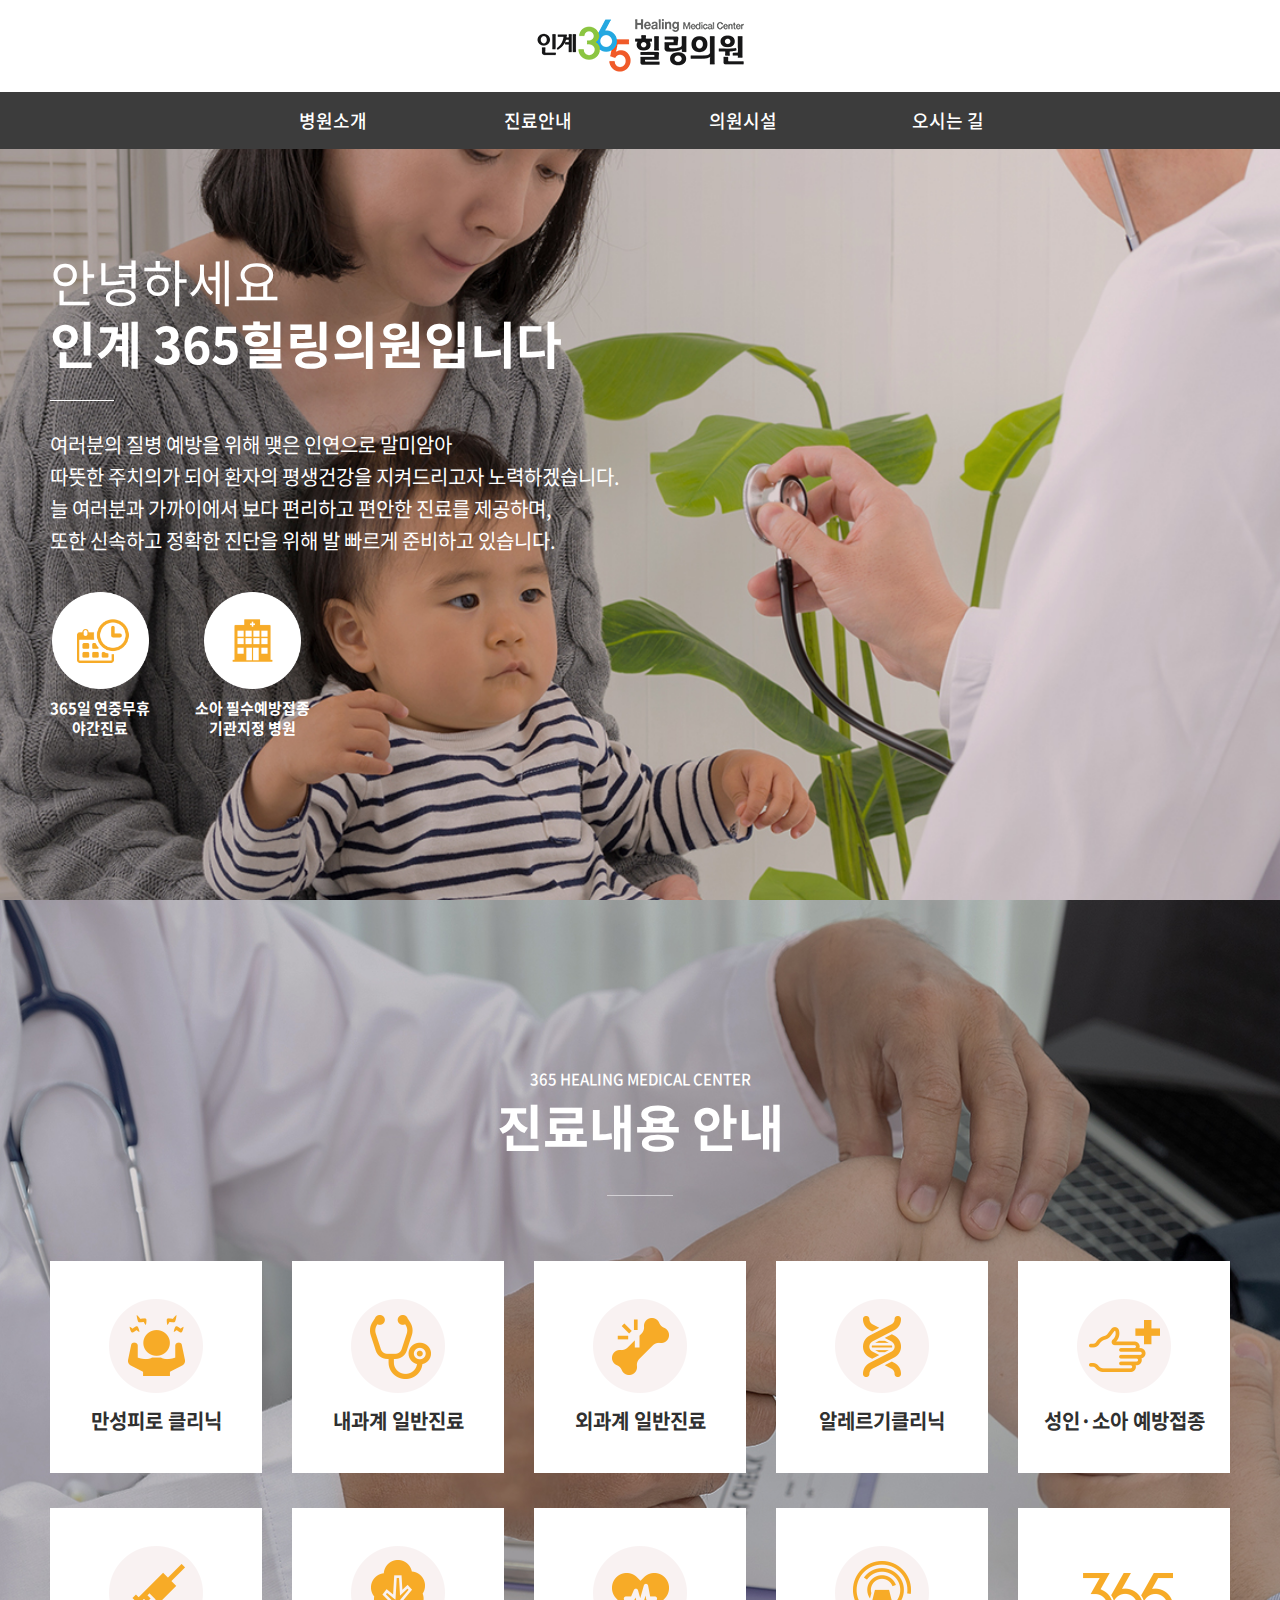
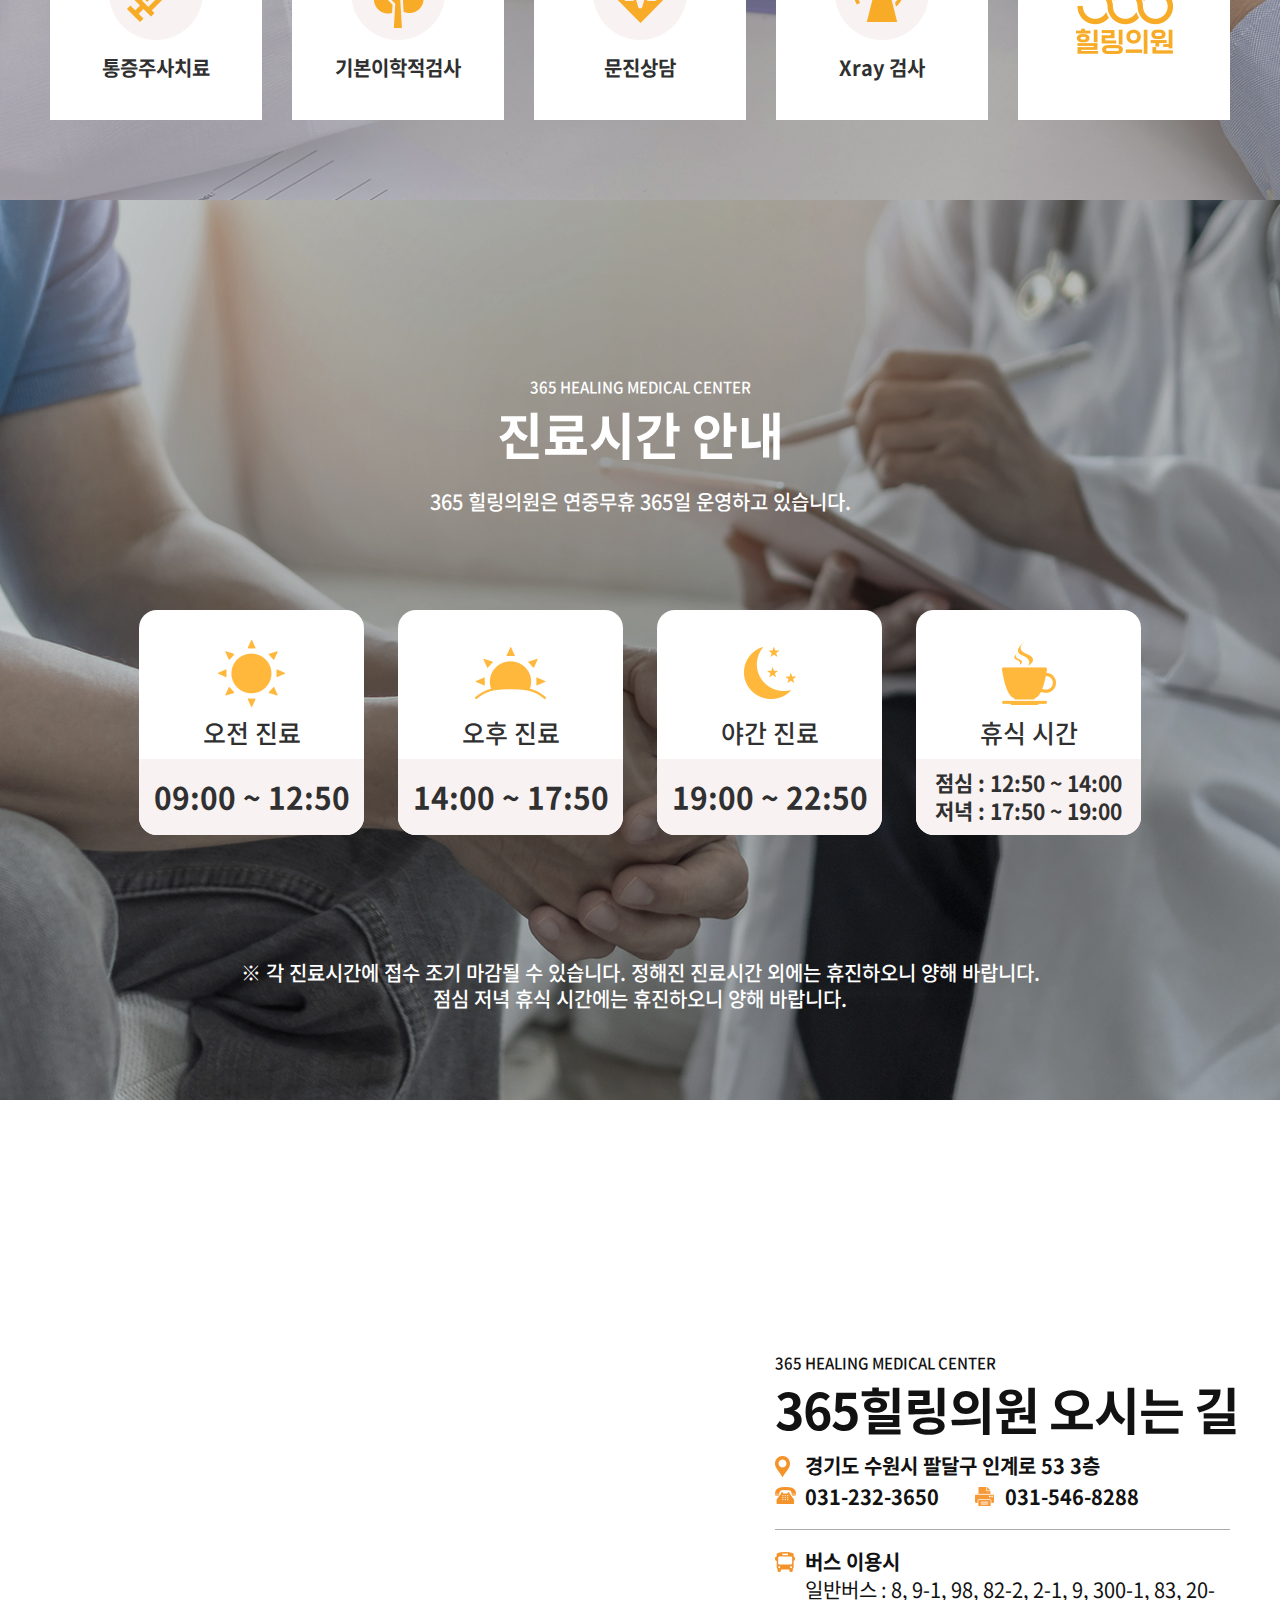
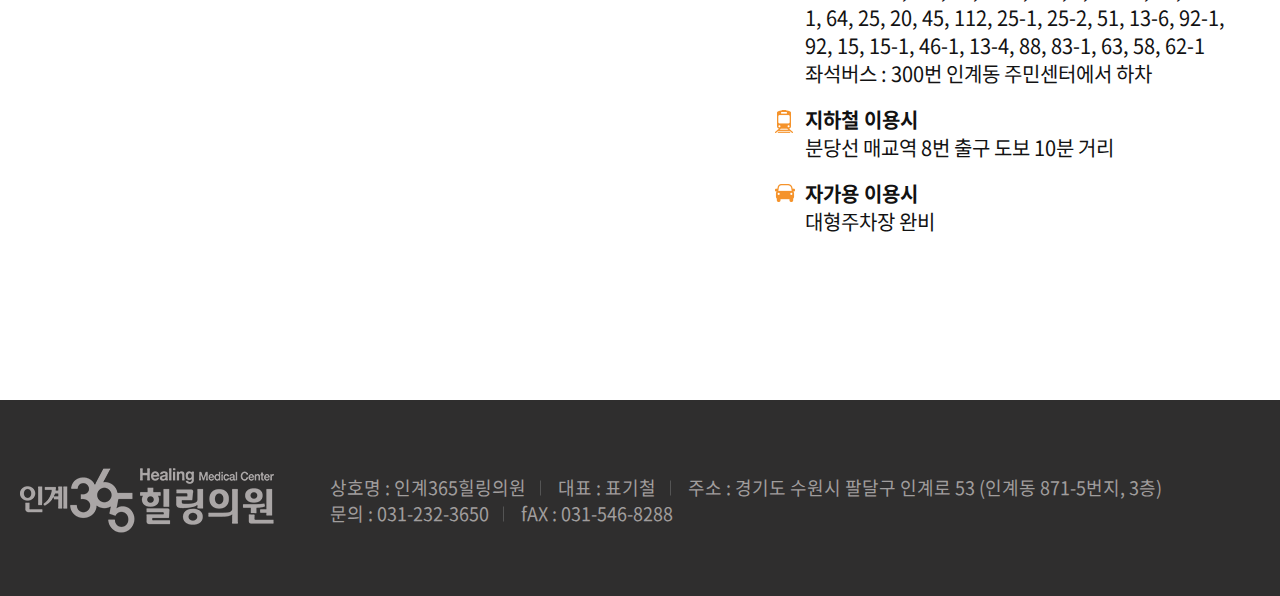
==== index.html @ 2610e610 "깃허브 페이지에 반영됨. Published to Github pages" ====
<!DOCTYPE html>
<html lang="ko">

<head>
  <meta charset="UTF-8">
  <title>인계365 힐링의원 </title>

  <meta http-equiv="x-ua-compatible" content="ie=edge">
  <meta name="description" content="">
  <meta name="keywords" content="">

  <meta name="viewport"
    content="width=device-width,initial-scale=1.0,minimum-scale=1.0,maximum-scale=1.0,user-scalable=no">
  <meta name="format-detection" content="telephone=no">
  <!-- <link rel="alternate" href="http://" hreflang="ko" /> -->

  <meta property="og:title" content="">
  <meta property="og:description" content="">
  <meta property="og:image" content="">
  <meta property="og:url" content="">

  <!-- <link rel="icon" type="image/png" href="/favicon.png"> -->
  <link rel="stylesheet" href="./css/style.css?t=1586484596829">

</head>

<body>

  <!-- skip navigation -->
  <div class="skip-nav">
    <a href="#contents">Go To Contents</a>
  </div>

  <!-- wrap -->
  <div id="wrap">
    <div class="dim"></div>
    <!-- header -->
    <header id="header">
      <div class="container">
        <h1><a href="./index.html">인계365 힐링의원</a></h1>
        <a href="" class="m-menu">
          <span>메뉴 열림</span>
        </a>
      </div>
      <nav id="gnb">
        <div class="container">
          <p class="m-title">인계365 힐링의원</p>
          <ul>
            <li><a href="./intro.html">병원소개</a></li>
            <li><a href="./subject.html">진료안내</a></li>
            <li><a href="./infra.html">의원시설</a></li>
            <li><a href="./location.html">오시는 길</a></li>
          </ul>
        </div>
      </nav>
    </header>
    <!-- //header -->

    <!-- contents -->
    <section id="contents">
<!-- start contents -->
<div id="main">
  <!-- intro -->
  <div class="dodream-section" data-section-name="intro">
    <div class="container">
      <div class="text-box">
        <p class="text01">
          안녕하세요<br>
          <strong>인계 365힐링의원입니다</strong>
        </p>
        <p class="text02">
          여러분의 질병 예방을 위해 맺은 인연으로 말미암아 <br>
          따뜻한 주치의가 되어 환자의 평생건강을 지켜드리고자 노력하겠습니다. <br>
          늘 여러분과 가까이에서 보다 편리하고 편안한 진료를 제공하며,<br>
          또한 신속하고 정확한 진단을 위해 발 빠르게 준비하고 있습니다.
        </p>
        <ul class="icon">
          <li>
            <img src="./images/main_intro_icon01.png" alt="">
            <span>
              365일 연중무휴<br>
              야간진료
            </span>
          </li>
          <li>
            <img src="./images/main_intro_icon02.png" alt="">
            <span>
              소아 필수예방접종<br>
              기관지정 병원
            </span>
          </li>
        </ul>
      </div>
    </div>
  </div>
  <!-- //intro -->

  <!-- subject -->
  <div class="dodream-section" data-section-name="subject">
    <div class="container">
      <div class="text-box">
        <h2 class="main-title-1 type-2">
          <span>365 HEALING MEDICAL CENTER</span>
          진료내용 안내
        </h2>
        <ul class="subject-list">
          <li>
            <img src="./images/main_subject_icon01.png" alt="">
            <span>만성피로 클리닉</span>
          </li>
          <li>
            <img src="./images/main_subject_icon02.png" alt="">
            <span>내과계 일반진료</span>
          </li>
          <li>
            <img src="./images/main_subject_icon03.png" alt="">
            <span>외과계 일반진료</span>
          </li>
          <li>
            <img src="./images/main_subject_icon04.png" alt="">
            <span>알레르기클리닉</span>
          </li>
          <li>
            <img src="./images/main_subject_icon05.png" alt="">
            <span>성인·소아 예방접종</span>
          </li>
          <li>
            <img src="./images/main_subject_icon06.png" alt="">
            <span>통증주사치료</span>
          </li>
          <li>
            <img src="./images/main_subject_icon07.png" alt="">
            <span>기본이학적검사</span>
          </li>
          <li>
            <img src="./images/main_subject_icon08.png" alt="">
            <span>문진상담</span>
          </li>
          <li>
            <img src="./images/main_subject_icon09.png" alt="">
            <span>Xray 검사</span>
          </li>
          <li>
            <img src="./images/main_subject_icon10.png" alt="365 힐링의원">
          </li>
        </ul>
      </div>
    </div>
  </div>
  <!-- //subject -->

  <!-- infra -->
  <div class="dodream-section" data-section-name="infra">
    <div class="container">
      <div class="text-box">
        <h2 class="main-title-1">
          <span>365 HEALING MEDICAL CENTER</span>
          진료시간 안내
        </h2>
        <p class="main-text-1">365 힐링의원은 연중무휴 365일 운영하고 있습니다. </p>
        <ul class="infra-list">
          <li>
            <p class="icon"><img src="./images/main_infra_icon01.png" alt=""></p>
            <p class="text">오전 진료</p>
            <p class="time">09:00 ~ 12:50</p>
          </li>
          <li>
            <p class="icon"><img src="./images/main_infra_icon02.png" alt=""></p>
            <p class="text">오후 진료</p>
            <p class="time">14:00 ~ 17:50</p>
          </li>
          <li>
            <p class="icon"><img src="./images/main_infra_icon03.png" alt=""></p>
            <p class="text">야간 진료</p>
            <p class="time">19:00 ~ 22:50</p>
          </li>
          <li>
            <p class="icon"><img src="./images/main_infra_icon04.png" alt=""></p>
            <p class="text">휴식 시간</p>
            <p class="time rest">
              <span>점심 : 12:50 ~ 14:00</span>
              <span>저녁 : 17:50 ~ 19:00</span>
            </p>
          </li>
        </ul>
        <p class="main-text-1 only-pc">
          ※ 각 진료시간에 접수 조기 마감될 수 있습니다.  정해진 진료시간 외에는 휴진하오니 양해 바랍니다. <br>
          점심 저녁 휴식 시간에는 휴진하오니 양해 바랍니다.
        </p>
        <p class="main-text-1 only-m">
          ※ 각 진료시간에 접수 조기 마감될 수 있습니다.<br>
          ※ 정해진 진료시간 외에는 휴진하오니 양해 바랍니다.<br>
          ※ 점심 저녁 휴식 시간에는 휴진하오니 양해 바랍니다.
        </p>
      </div>
    </div>
  </div>
  <!-- //infra -->

  <!-- location -->
  <div class="dodream-section" data-section-name="location">
    <div class="container">
      <div class="text-box">
        <div class="main-loca">
          <div class="map" id="map"></div>
          <div class="info">
            <h2 class="main-title-1">
              <span>365 HEALING MEDICAL CENTER</span>
              365힐링의원 <br class="only-m">오시는 길
            </h2>
            <ul class="loca-list-1">
              <li>
                <span class="icon"><img src="./images/location_icon01.png" alt=""></span>
                <p class="text01">경기도 수원시 팔달구 인계로 53 3층</p>
              </li>
              <li>
                <span class="icon"><img src="./images/location_icon02.png" alt=""></span>
                <p class="text01">031-232-3650</p>
              </li>
              <li>
                <span class="icon"><img src="./images/location_icon03.png" alt=""></span>
                <p class="text01">031-546-8288</p>
              </li>
            </ul>
            <ul class="loca-list-1 type-2">
              <li>
                <span class="icon"><img src="./images/main_location_icon01.png" alt=""></span>
                <p class="text01">버스 이용시</p>
                일반버스 : 8, 9-1, 98, 82-2, 2-1, 9, 300-1, 83, 20-1, 64, 25, 20, 45, 112, 25-1, 25-2, 51, 13-6, 92-1, 92, 15, 15-1, 46-1, 13-4, 88, 83-1, 63, 58, 62-1<br>
                좌석버스 : 300번 인계동 주민센터에서 하차
              </li>
              <li>
                <span class="icon"><img src="./images/main_location_icon02.png" alt=""></span>
                <p class="text01">지하철 이용시</p>
                분당선 매교역 8번 출구 도보 10분 거리
              </li>
              <li>
                <span class="icon"><img src="./images/main_location_icon03.png" alt=""></span>
                <p class="text01">자가용 이용시</p>
                대형주차장 완비
              </li>
            </ul>
          </div>
        </div>
      </div>
    </div>
  </div>
  <!-- //location -->

  <!-- footer -->
  <footer class="dodream-section" data-section-name="footer">

  </footer>
  <!-- //footer -->
</div>

<script src="//dapi.kakao.com/v2/maps/sdk.js?appkey=b21d0936cebb424b025634ef5e5be781"></script>
<script>
  window.addEventListener('load', function(){
    $(function() {
      // var scrollfyState = false;
      $('.top').addClass('main-quick');
      $('[data-section-name=footer]').html($('#footer').html());
      $.scrollify({
        section : ".dodream-section",
        touchScroll:true,
        interstitialSection : "[data-section-name=footer]",
        easing: "easeOutExpo",
        scrollSpeed: 1100,
        offset : 0,
        scrollbars: true,
        standardScrollElements: "",
        setHeights: true,
        overflowScroll: true,
        updateHash: true,
        touchScroll:true,
        before:function() {},
        afterResize:function() {},
        afterRender:function() {},
        // after: function(index){
        //   console.log(index);
        //   if(index == 2) {
        //     console.log('testIndex : '+ index);
        //     $.scrollify.disable();
        //   }
        // }
      });
      
      // arrow button
      $('.arrow').on('click', function(){
        $.scrollify.move("#subject");
        return false
      })
    });

    var latlng = new kakao.maps.LatLng(37.2694713, 127.0237446);

    // 지도에 마커생성
    var mapContainer = document.getElementById('map'), // 지도를 표시할 div 
        mapOption = { 
          center: latlng, // 지도의 중심좌표
          level: 3 // 지도의 확대 레벨
        };

    var map = new kakao.maps.Map(mapContainer, mapOption); // 지도를 생성합니다

    // 마커가 표시될 위치입니다 
    var markerPosition  = latlng; 

    // 마커를 생성합니다
    var marker = new kakao.maps.Marker({
      position: markerPosition
    });

    // 마커가 지도 위에 표시되도록 설정합니다
    marker.setMap(map);
  });
</script>

<!-- end contents -->
    </section>
    <!-- //contents -->

    <!-- quick -->
    <aside id="quick">
      <ul>
        <li><a href="" target="_blank" class="kakaotalk">카카오톡 상담</a></li>
        <li><a href="tel:031-232-3650" class="tel">031-232-3650에 전화하기</a></li>
        <li><a href="./location.html" class="location">오시는길</a></li>
        <li><a href="#wrap" class="top">맨위로 가기</a></li>
      </ul>
    </aside>
    <!-- //quick -->

    <!-- mobile top -->
    <a href="#wrap" class="top only-m m-quick">맨위로 가기</a>
    <!-- //mobile top -->

    <!-- footer -->
    <footer id="footer" class="hidden">
      <div class="container">
        <h2 class="invisible">푸터 영역</h2>
        <span class="foot-logo">인계365 힐링의원</span>
        <div>
          <span>상호명 : 인계365힐링의원</span>
          <span>대표 : 표기철</span>
          <address>주소 : 경기도 수원시 팔달구 인계로 53 (인계동 871-5번지, 3층)</address>
        </div>
        <div>
          <span>문의 : 031-232-3650</span>
          <span>fAX : 031-546-8288</span>
        </div>
      </div>
    </footer>
    <!-- //footer -->

  </div>
  <!-- //wrap -->

  <!-- jquery cdn -->
  <script src="./js/ui_js.js?t=1586484596829"></script>
</body>

</html>
---- css/style.css ----
@font-face{font-family:Noto Sans;font-style:normal;font-weight:300;src:local("Noto Sans Light"),local("NotoSans-Light"),url(../fonts/NotoSans-Light.eot);src:url(../fonts/NotoSans-Light.eot?#iefix) format("embedded-opentype"),url(../fonts/NotoSans-Light.woff2) format("woff2"),url(../fonts/NotoSans-Light.woff) format("woff")}@font-face{font-family:Noto Sans;font-style:normal;font-weight:400;src:local("Noto Sans Regular"),local("NotoSans-Regular"),url(../fonts/NotoSans-Regular.eot);src:url(../fonts/NotoSans-Regular.eot?#iefix) format("embedded-opentype"),url(../fonts/NotoSans-Regular.woff2) format("woff2"),url(../fonts/NotoSans-Regular.woff) format("woff")}@font-face{font-family:Noto Sans;font-style:normal;font-weight:500;src:local("Noto Sans Medium"),local("NotoSans-Medium"),url(../fonts/NotoSans-Medium.eot);src:url(../fonts/NotoSans-Medium.eot?#iefix) format("embedded-opentype"),url(../fonts/NotoSans-Medium.woff2) format("woff2"),url(../fonts/NotoSans-Medium.woff) format("woff")}@font-face{font-family:Noto Sans;font-style:normal;font-weight:700;src:local("Noto Sans KR Bold"),local("NotoSansKR-Bold"),url(../fonts/NotoSansKR-Bold.eot);src:url(../fonts/NotoSans-Bold.eot?#iefix) format("embedded-opentype"),url(../fonts/NotoSans-Bold.woff2) format("woff2"),url(../fonts/NotoSans-Bold.woff) format("woff")}*,:after,:before{box-sizing:border-box}article,aside,footer,header,main,nav,section{display:block}a,abbr,address,blockquote,body,cite,code,dd,del,dfn,div,dl,dt,em,fieldset,font,form,h1,h2,h3,h4,h5,h6,html,iframe,img,ins,label,legend,li,object,ol,p,pre,q,s,samp,span,strike,strong,sub,sup,ul{margin:0;padding:0;font-weight:400;line-height:1.3em;border:0}body{margin:0;padding:0;font-family:Noto Sans,-apple-system,BlinkMacSystemFont,Segoe UI,Roboto,Oxygen,Ubuntu,Cantarell,Fira Sans,Droid Sans,Helvetica Neue,sans-serif;font-size:100%;font-weight:300;line-height:1.2;color:#000;background-color:#fff;word-break:keep-all}h1,h2,h3,h4,h5,h6{font-family:inherit;line-height:1.1;font-weight:400}li,ol,ul{list-style:none}pre{white-space:pre;padding:.2em .4em;margin:1em 0 1.5em 3em;overflow-x:auto}code,pre{background-color:#eee;border-radius:.2em}code{font-size:1em}em,strong{font-style:normal;font-weight:400}img{border:0}audio,img,video{vertical-align:top}iframe{border:0}table{border-collapse:collapse}:not(pre)>code{padding:.1em .3em}a:link,a:visited{text-decoration:none;color:#333}a:active,a:hover{text-decoration-skip-ink:auto}.invisible,caption,legend{position:absolute;left:-99999px;font-size:0;line-height:0;text-indent:-99999px;visibility:hidden}.hidden{display:none}.skip-nav{position:absolute;z-index:9999;width:100%}.skip-nav a{display:block;overflow:hidden;width:inherit;height:0;margin:-1px auto 0;white-space:nowrap;text-align:center;text-indent:-9999px}.skip-nav a:active,.skip-nav a:focus{height:34px;padding:1px;border-bottom:2px solid #ebe8e7;background:#666;color:#fff;font-weight:700;font-size:14px;text-indent:0;line-height:33px}#wrap{position:relative}#contents{padding:148px 0 200px}#contents .sub-visual{display:flex;justify-content:center;align-items:center;height:351px;background-repeat:no-repeat;background-position:50%;background-size:cover}#contents .sub-visual.intro{background-image:url(../images/sub_visual_intro.jpg)}#contents .sub-visual.subject{background-image:url(../images/sub_visual_subject.jpg)}#contents .sub-visual.infra{background-image:url(../images/sub_visual_infra.jpg)}#contents .sub-visual.location{background-image:url(../images/sub_visual_location.jpg)}#contents .sub-visual h2{color:#fff;font-size:3.125rem;font-weight:700;text-align:center}#contents .sub-visual h2 span{display:block;margin-top:15px;font-size:1.25rem;font-weight:100;text-transform:uppercase}@media only screen and (max-width:767px){#contents{padding:52px 0 60px}#contents .sub-visual{height:160px}#contents .sub-visual.intro{background-image:url(../images/sub_visual_m_intro.jpg)}#contents .sub-visual.subject{background-image:url([data-uri])}#contents .sub-visual.infra{background-image:url([data-uri])}#contents .sub-visual.location{background-image:url([data-uri])}#contents .sub-visual h2{font-size:1.875rem;letter-spacing:0}#contents .sub-visual h2 span{margin-bottom:8px;font-size:.375rem;font-weight:300;letter-spacing:0}}.container{position:relative;width:1240px;margin:0 auto}@media only screen and (max-width:767px){.container{width:100%}}#quick{position:fixed;top:50%;right:50%;margin:-175px -870px 0 0}#quick ul{font-size:0;line-height:0;text-indent:-9999em}#quick ul li{margin-top:10px}#quick ul li:first-child{margin-top:0}#quick ul li a{display:block;width:90px;height:90px;background-repeat:no-repeat;background-position:50%;background-size:cover}#quick ul li a.kakaotalk{background-image:url([data-uri])}#quick ul li a.tel{background-image:url([data-uri])}#quick ul li a.location{background-image:url([data-uri])}#quick ul li a.top{background-image:url([data-uri]);height:50px}@media only screen and (max-width:767px){#quick{top:auto;bottom:0;right:auto;left:-249px;width:249px;transition:all .3s ease-in-out;height:76px;margin:0;z-index:12}#wrap.active #quick{left:0}#quick ul{display:flex;width:100%}#quick ul li{flex:1;margin-top:0}#quick ul li:first-child{margin-top:0}#quick ul li:nth-child(4){display:none}#quick ul li a{display:block;width:100%;height:76px}}.m-quick{width:48px;height:48px;margin:0 13px 15px auto;background:url([data-uri]) no-repeat 50%;background-size:contain;font-size:0;line-height:0;text-indent:-9999em}.m-quick.main-quick{position:absolute;bottom:149px;right:0}.dim{display:none;position:fixed;top:0;left:0;right:0;bottom:0;background-color:rgba(0,0,0,.7);z-index:10}#wrap.active .dim{display:block}@media only screen and (max-width:767px){.only-pc{display:none!important}}.only-m{display:none!important}@media only screen and (max-width:767px){.only-m{display:block!important}}header{position:fixed;top:0;left:0;right:0;height:148px;background-color:#fff;z-index:10;font-size:0;line-height:0;text-indent:-9999em}header,header h1{transition:all .3s ease-in-out}header h1{height:92px;padding:19px 0 0;text-align:center}header h1 a{display:inline-block;width:207px;height:53px;background:url([data-uri]) no-repeat 50%;background-size:contain;vertical-align:top;font-size:0;line-height:0;text-indent:-9999em;transition:all .3s ease-in-out}header .m-close,header .m-menu,header .m-title{display:none}header #gnb{position:relative;background-color:#3c3c3c;text-indent:0}header #gnb .container{padding:0 210px}header #gnb ul{display:flex;width:100%;padding:0}header #gnb ul li{width:25%}header #gnb ul li a{display:block;padding:0 19px;line-height:57px;color:#fff;font-size:1.125rem;font-weight:500;text-align:center;transition:all .3s ease-in-out}header #gnb ul li.active a{color:#ff9000;font-weight:700}header.h-active{height:90px}header.h-active h1{height:50px;padding-top:8px}header.h-active h1 a{height:36px}header.h-active #gnb ul li a{font-size:.875rem;line-height:40px}@media only screen and (max-width:767px){header,header h1{height:52px}header h1{position:static;padding-top:10px;text-align:center}header h1 a{display:inline-block;width:124px;height:32px;vertical-align:top}header .m-menu{display:flex;justify-content:center;align-items:center;position:absolute;top:0;left:0;width:46px;height:52px;font-size:0;line-height:0;text-indent:-9999em}header .m-menu>span{position:relative;display:block;width:20px;height:2px;background-color:#666}header .m-menu>span:after,header .m-menu>span:before{content:"";display:block;width:20px;height:2px;background-color:#666}header .m-menu>span:before{margin-top:-6px}header .m-menu>span:after{margin-top:11px}header #gnb{position:fixed;top:0;height:100%;background-color:#fff;z-index:12;left:-249px;width:249px;transition:all .3s ease-in-out}#wrap.active header #gnb{left:0}header #gnb .container{width:auto;padding:0}header #gnb .m-title{display:block;height:83px;border-bottom:1px solid #ddd;background:url([data-uri]) no-repeat 50%;background-size:auto 33px;font-size:0;line-height:0;text-indent:-9999em}header #gnb ul{display:block;padding:0;border-right:1px solid #ddd}header #gnb ul li{width:100%;border-bottom:1px solid #ddd}header #gnb ul li a{color:#222;padding:0 0 0 24px;line-height:65px;font-size:.75rem;text-align:left}header #gnb .m-close{display:flex;justify-content:center;align-items:center;position:absolute;top:0;right:0;width:46px;height:52px;font-size:0;line-height:0;text-indent:-9999em}header #gnb .m-close span{width:20px;height:2px;background-color:#666;transform:rotate(-45deg)}header #gnb .m-close span:after{content:"";display:block;width:20px;height:2px;background-color:#666;transform:rotate(-90deg)}header.h-active{height:52px}header.h-active h1{height:52px;padding-top:10px}header.h-active h1 a{height:32px}header.h-active #gnb ul li a{font-size:.75rem;line-height:65px}}footer{height:196px;background-color:#2f2e2e}footer>.container{padding:75px 0 0 310px}footer>.container .foot-logo{position:absolute;top:68px;left:0;display:block;width:254px;height:65px;background:url([data-uri]) no-repeat 50%;background-size:contain;font-size:0;line-height:0;text-indent:-9999em}footer>.container>div,footer>.container>div address{color:#a09d9d;font-size:1.125rem;line-height:1.45}footer>.container>div address{display:inline;font-style:normal}footer>.container>div span+address,footer>.container>div span+span{position:relative;margin-left:10px;padding-left:18px}footer>.container>div span+address:before,footer>.container>div span+span:before{content:"";display:block;position:absolute;top:50%;left:0;width:1px;height:15px;background-color:#545454;transform:translateY(-50%)}footer>.container>div.copy{font-weight:300}@media only screen and (max-width:767px){footer{height:148px}footer>.container{padding:35px 0 0 28px}footer>.container .foot-logo{position:static;width:124px;height:32px;margin-bottom:12px;background-size:contain}footer>.container>div{font-size:.562rem}footer>.container>div span+span{margin-left:5px;padding-left:9px}footer>.container>div span+span:before{height:7px}footer>.container>div span+address{display:block;margin-left:0;padding-left:0;font-size:.562rem}footer>.container>div span+address:before{display:none}}.layer-gallery{position:fixed;top:50%;left:50%;width:840px;background-color:#fff;transform:translate(-50%,-50%);z-index:16}.layer-gallery .image{padding:20px 25px}.layer-gallery .image img{width:100%;vertical-align:top}.layer-gallery .close{position:absolute;top:-55px;right:0;width:55px;height:55px;background:url([data-uri]) no-repeat 50%}.data-tb-1{margin-top:45px}.data-tb-1 table{width:100%}.data-tb-1 table td,.data-tb-1 table th{padding:22px 0 20px;color:#000;font-size:1.25rem;font-weight:500;line-height:1.3;border-left:1px solid #cad0d2;border-bottom:1px solid #cad0d2;text-align:center}.data-tb-1 table td:first-child,.data-tb-1 table th:first-child{border-left:none}.data-tb-1 table thead th{color:#fff;font-weight:700;border-left-color:#fff;border-bottom:3px solid #636363;background-color:#ff9000}.data-tb-1 table thead th span{font-weight:700}.data-tb-1 table tbody th{font-weight:700;background-color:#fff2e2}@media only screen and (max-width:767px){.data-tb-1{margin-top:30px;padding:0 13px}.data-tb-1 table td,.data-tb-1 table th{padding:13px 0 12px;font-size:.625rem}}.title-type-1{position:relative;margin-top:120px;padding-top:25px;color:#000;font-size:2.5rem;font-weight:700;line-height:1.3;text-align:center}.title-type-1:before{content:"";display:block;position:absolute;top:0;left:50%;width:58px;height:6px;background-color:#ff9000;transform:translateX(-50%)}.title-type-1.another{font-weight:100}.title-type-1.another strong{color:#ff9000;font-weight:700}@media only screen and (max-width:767px){.title-type-1{margin-top:45px;padding-top:13px;font-size:1.562rem}.title-type-1:before{width:43px;height:3px}.title-type-1.another{font-weight:700}}.attention-1{margin-top:60px;color:#000;font-size:1.25rem;font-weight:500;line-height:1.6;text-align:center}@media only screen and (max-width:767px){.attention-1{margin-top:25px;font-size:.562rem}}.slick-slider{box-sizing:border-box;-webkit-touch-callout:none;-webkit-user-select:none;user-select:none;touch-action:pan-y;-webkit-tap-highlight-color:transparent}.slick-list,.slick-slider{position:relative;display:block}.slick-list{overflow:hidden;margin:0;padding:0}.slick-list:focus{outline:none}.slick-list.dragging{cursor:pointer;cursor:hand}.slick-slider .slick-list,.slick-slider .slick-track{transform:translateZ(0)}.slick-track{position:relative;left:0;top:0;display:block;margin-left:auto;margin-right:auto}.slick-track:after,.slick-track:before{content:"";display:table}.slick-track:after{clear:both}.slick-loading .slick-track{visibility:hidden}.slick-slide{float:left;height:100%;min-height:1px;display:none}[dir=rtl] .slick-slide{float:right}.slick-slide img{display:block}.slick-slide.slick-loading img{display:none}.slick-slide.dragging img{pointer-events:none}.slick-initialized .slick-slide{display:block}.slick-loading .slick-slide{visibility:hidden}.slick-vertical .slick-slide{display:block;height:auto;border:1px solid transparent}.slick-arrow.slick-hidden{display:none}#intro .intro-text01{display:flex;width:100%;margin-top:120px;padding-bottom:50px}#intro .intro-text01 .image{width:50%;text-align:center}#intro .intro-text01 .text-box{flex:1;padding:0 43px 0 50px}#intro .intro-text01 .text-box .text01{font-size:2rem;font-weight:100}#intro .intro-text01 .text-box .text01 strong{color:#ff9000;font-weight:700}#intro .intro-text01 .text-box .text02,#intro .intro-text01 .text-box .text03{margin-top:18px;font-size:1.25rem;line-height:1.5}#intro .intro-text01 .text-box .text03{font-weight:500}@media only screen and (max-width:767px){#intro .intro-text01{flex-flow:column;margin-top:45px;padding-bottom:15px}#intro .intro-text01 .image{width:100%}#intro .intro-text01 .image img{width:135px}#intro .intro-text01 .text-box{flex:1;padding:15px 25px 0;text-align:center}#intro .intro-text01 .text-box .text01{font-size:1.25rem}#intro .intro-text01 .text-box .text02,#intro .intro-text01 .text-box .text03{margin-top:8px;font-size:.625rem}}#subject .subject-list{display:flex;flex-wrap:wrap;justify-content:space-between;padding:0 30px}#subject .subject-list>li{width:340px;margin-top:120px}#subject .subject-list>li .text-area{padding:0 0 0 20px;letter-spacing:-1px}#subject .subject-list>li .text-area .title{display:inline-block;margin:35px 0 20px;padding:9px 30px 7px;font-size:1.5rem;font-weight:700;line-height:1.2;border:1px solid #d7d7d7;background-color:#f3f3f3;border-radius:23px}#subject .subject-list>li .text-area>ul>li{margin-top:15px;font-size:1.25rem;line-height:1.4}#subject .subject-list>li .text-area>ul>li .tit{font-size:1.25rem;font-weight:700;line-height:1.4}#subject .subject-list>li .text-area>ul>li .tit span{font-weight:400}@media only screen and (max-width:767px){#subject .subject-list{padding:0 28px}#subject .subject-list>li{width:50%;margin-top:35px;text-align:center}#subject .subject-list>li .image img{width:109px}#subject .subject-list>li .text-area{padding:0 6px}#subject .subject-list>li .text-area .title{margin:13px 0 0;padding:3px 10px 2px;font-size:.625rem}#subject .subject-list>li .text-area>ul>li{margin-top:10px;font-size:.562rem}#subject .subject-list>li .text-area>ul>li .tit{font-size:.562rem}}#infra .infra-list{display:flex;flex-wrap:wrap;justify-content:space-between;padding:50px 20px 0}#infra .infra-list li{width:32%;margin-top:24px;font-size:0;line-height:0;text-indent:-9999em}#infra .infra-list li a{display:block}#infra .infra-list li a img{width:100%}@media only screen and (max-width:767px){#infra .infra-m-box{padding:35px 24px 0}#infra .infra-m-box .image-active{padding:0 2px;font-size:0;line-height:0;text-indent:-9999em}#infra .infra-m-box .image-active img{width:100%}#infra .infra-m-box .infra-m-list{margin-top:5px}#infra .infra-m-box .infra-m-list li p{display:block;margin:0 2px}#infra .infra-m-box .infra-m-list li p img{width:100%}#infra .infra-m-box .infra-m-list .slick-current li p{position:relative}#infra .infra-m-box .infra-m-list .slick-current li p:after,#infra .infra-m-box .infra-m-list .slick-current li p:before{content:"";position:absolute;width:3px;top:0;bottom:0;background-color:#ff9000}#infra .infra-m-box .infra-m-list .slick-current li p:before{left:0}#infra .infra-m-box .infra-m-list .slick-current li p:after{right:0}#infra .infra-m-box .infra-m-list .slick-current li p span:after,#infra .infra-m-box .infra-m-list .slick-current li p span:before{content:"";position:absolute;height:3px;left:0;right:0;background-color:#ff9000}#infra .infra-m-box .infra-m-list .slick-current li p span:before{top:0}#infra .infra-m-box .infra-m-list .slick-current li p span:after{bottom:0}#infra .infra-m-box .infra-m-list .slick-dots{display:flex!important;height:5px;margin:5px 2px 0;background-color:#d9d9d9;border-radius:10px}#infra .infra-m-box .infra-m-list .slick-dots li{flex:1;padding:0;font-size:0;line-height:0;text-indent:-9999em}#infra .infra-m-box .infra-m-list .slick-dots li button{padding:0;background-color:none;border:none;font-size:0;line-height:0;text-indent:-9999em}#infra .infra-m-box .infra-m-list .slick-dots li.slick-active{background-color:#ff9000;border-radius:10px}}#location .location-info{margin-top:75px;padding:0 30px}#location .location-info .map{width:100%;height:680px}#location .location-info .info{display:flex;flex-wrap:wrap;justify-content:space-between;width:100%;margin-top:62px}#location .location-info .info ul{width:545px;border-top:4px solid #ff9000}#location .location-info .info ul:first-child{order:1}#location .location-info .info ul li{position:relative;padding:20px 0 18px 30px;color:#121212;font-size:1.25rem;font-weight:500;line-height:1.4;border-bottom:1px solid #ccc}#location .location-info .info ul li .icon{position:absolute;top:24px;left:0}#location .location-info .info ul li .icon img{vertical-align:top}#location .location-info .info ul li .tit{font-weight:700;line-height:1.4}@media only screen and (max-width:767px){#location .location-info{margin-top:30px;padding:0 28px}#location .location-info .map{width:100%;height:186px}#location .location-info .info{flex-flow:column;margin-top:22px}#location .location-info .info ul{width:100%;margin-top:22px;border-top-width:2px}#location .location-info .info ul:first-child{order:0}#location .location-info .info ul li{padding:10px 0 10px 15px;font-size:.625rem}#location .location-info .info ul li:last-child{border-bottom:none}#location .location-info .info ul li .icon{top:12px}#location .location-info .info ul li .icon img{zoom:.5}#location .location-info .info ul li .tit{font-weight:700}}#main{margin:-148px 0 -200px}#main>div{height:100vh;color:#fff}#main .container{height:100%;padding:90px 30px 0}#main .main-title-1{padding-bottom:25px;font-size:3.125rem;font-weight:700;line-height:1.2;text-align:center}#main .main-title-1 span{display:block;margin-bottom:6px;font-size:.938rem;font-weight:500;text-transform:uppercase}#main .main-title-1.type-2{position:relative;padding-bottom:40px}#main .main-title-1.type-2:after{content:"";display:block;position:absolute;bottom:0;left:50%;width:66px;height:1px;transform:translateX(-50%);background-color:#d2d0d4}#main .main-text-1{font-size:1.25rem;font-weight:500;text-align:center}#main .text-box{display:flex;flex-flow:column;justify-content:center;height:100%}#main [data-section-name=intro]{background:url(../images/main_bg01.jpg) no-repeat center 90px;background-size:cover}#main [data-section-name=intro] .text-box .text01{position:relative;padding-bottom:25px;font-size:3.125rem;line-height:1.2}#main [data-section-name=intro] .text-box .text01 strong{font-weight:700}#main [data-section-name=intro] .text-box .text01:after{content:"";display:block;position:absolute;bottom:0;left:0;width:64px;height:1px;background-color:#fff}#main [data-section-name=intro] .text-box .text02{margin-top:28px;font-size:1.25rem;line-height:1.6}#main [data-section-name=intro] .text-box .icon{display:flex;margin-top:35px}#main [data-section-name=intro] .text-box .icon li{margin-right:45px;text-align:center}#main [data-section-name=intro] .text-box .icon li img{width:97px}#main [data-section-name=intro] .text-box .icon li span{display:block;margin-top:10px;font-size:.938rem;font-weight:700}#main [data-section-name=subject]{background:url(../images/main_bg02.jpg) no-repeat 50%;background-size:cover}#main [data-section-name=subject] .subject-list{display:flex;flex-wrap:wrap;justify-content:space-between;width:100%;padding:30px 0 0}#main [data-section-name=subject] .subject-list li{display:flex;flex-flow:column;justify-content:center;align-items:center;width:212px;height:212px;margin-top:35px;color:#303030;background-color:#fff}#main [data-section-name=subject] .subject-list li span{display:block;margin-top:15px;font-size:1.25rem;font-weight:700}#main [data-section-name=infra]{background:url(../images/main_bg03.jpg) no-repeat 50%;background-size:cover}#main [data-section-name=infra] .infra-list{display:flex;justify-content:center;margin:95px 0 125px}#main [data-section-name=infra] .infra-list li{display:flex;flex-flow:column;justify-content:space-between;width:225px;height:225px;margin:0 17px;padding:30px 0 0;color:#303030;background-color:#fff;border-radius:18px;text-align:center}#main [data-section-name=infra] .infra-list li p{display:flex;align-items:center;justify-content:center}#main [data-section-name=infra] .infra-list li .icon{height:67px}#main [data-section-name=infra] .infra-list li .text{flex:1;font-size:1.562rem;font-weight:500}#main [data-section-name=infra] .infra-list li .time{height:76px;font-size:1.875rem;font-weight:700;background-color:#f9f2f2;border-radius:0 0 18px 18px}#main [data-section-name=infra] .infra-list li .time.rest{flex-flow:column;font-size:1.312rem}#main [data-section-name=infra] .infra-list li .time.rest span{font-weight:700}#main [data-section-name=location] .main-loca{display:flex;width:100%}#main [data-section-name=location] .main-loca .map{width:695px;height:478px}#main [data-section-name=location] .main-loca .info{flex:1;padding:0 0 0 30px;color:#121212}#main [data-section-name=location] .main-loca .info .main-title-1{margin:0 -20px 0 0;padding-bottom:10px;letter-spacing:-1px;text-align:left}#main [data-section-name=location] .main-loca .info .main-title-1 span{letter-spacing:0}#main [data-section-name=location] .main-loca .info .loca-list-1{display:flex;flex-wrap:wrap;width:100%}#main [data-section-name=location] .main-loca .info .loca-list-1 li{position:relative;width:200px;margin-top:3px;padding-left:30px;color:#121212;font-size:1.25rem;line-height:1.4}#main [data-section-name=location] .main-loca .info .loca-list-1 li:first-child{width:100%}#main [data-section-name=location] .main-loca .info .loca-list-1 li .icon{position:absolute;top:4px;left:0}#main [data-section-name=location] .main-loca .info .loca-list-1 li .text01{font-weight:700;line-height:1.4}#main [data-section-name=location] .main-loca .info .loca-list-1.type-2{margin-top:18px;padding-top:0;border-top:1px solid #acacac}#main [data-section-name=location] .main-loca .info .loca-list-1.type-2 li{width:100%;margin-top:18px}#main [data-section-name=footer] .container{padding:75px 0 0 310px}@media only screen and (max-width:767px){#main{margin:-52px 0 -60px}#main .container{padding:52px 13px 0}#main .main-title-1{padding-bottom:8px;font-size:1.875rem}#main .main-title-1 span{margin-bottom:3px;font-size:.562rem}#main .main-title-1.type-2{padding-bottom:8px}#main .main-title-1.type-2:after{display:none}#main .main-text-1{font-size:.625rem}#main [data-section-name=intro]{background-image:url(../images/main_m_bg01.jpg);background-position-y:52px}#main [data-section-name=intro] .text-box{text-align:center}#main [data-section-name=intro] .text-box .text01{padding-bottom:0;font-size:1.875rem}#main [data-section-name=intro] .text-box .text01:after{display:none}#main [data-section-name=intro] .text-box .text02{margin-top:12px;font-size:.688rem}#main [data-section-name=intro] .text-box .icon{justify-content:center;margin-top:23px}#main [data-section-name=intro] .text-box .icon li{margin:0 14px}#main [data-section-name=intro] .text-box .icon li img{width:82px}#main [data-section-name=intro] .text-box .icon li span{margin-top:8px;font-size:.688rem}#main [data-section-name=subject]{background-image:url(../images/main_m_bg02.jpg)}#main [data-section-name=subject] .subject-list{display:flex;flex-wrap:wrap;width:100%;padding:20px 0 0}#main [data-section-name=subject] .subject-list li{width:31%;height:93px;margin-top:12px}#main [data-section-name=subject] .subject-list li img{width:42px}#main [data-section-name=subject] .subject-list li span{margin-top:8px;font-size:.562rem}#main [data-section-name=subject] .subject-list li:last-child{display:none}#main [data-section-name=infra]{background-image:url(../images/main_bg03.jpg)}#main [data-section-name=infra] .infra-list{flex-wrap:wrap;margin:16px 0 42px}#main [data-section-name=infra] .infra-list li{width:96px;height:96px;margin:16px 8px 0;padding:13px 0 0;border-radius:8px}#main [data-section-name=infra] .infra-list li .icon{height:28px}#main [data-section-name=infra] .infra-list li .icon img{zoom:.5}#main [data-section-name=infra] .infra-list li .text{font-size:.688rem}#main [data-section-name=infra] .infra-list li .time{height:33px;font-size:.812rem;border-radius:0 0 8px 8px}#main [data-section-name=infra] .infra-list li .time.rest{font-size:.562rem;letter-spacing:-1px}#main [data-section-name=infra] .infra-list li .time.rest span{font-weight:700}#main [data-section-name=location] .main-loca{flex-wrap:wrap}#main [data-section-name=location] .main-loca .map{width:100%;height:223px;order:1}#main [data-section-name=location] .main-loca .info{flex:1;padding:0 0 30px}#main [data-section-name=location] .main-loca .info .main-title-1{margin:0;padding-bottom:26px;letter-spacing:0;text-align:center}#main [data-section-name=location] .main-loca .info .main-title-1 span{letter-spacing:0}#main [data-section-name=location] .main-loca .info .loca-list-1{display:flex;flex-wrap:wrap;justify-content:center;width:100%;text-align:center}#main [data-section-name=location] .main-loca .info .loca-list-1 li{width:98px;margin-top:3px;padding-left:0;font-size:.688rem}#main [data-section-name=location] .main-loca .info .loca-list-1 li .icon{position:static;display:inline-block;margin-right:5px}#main [data-section-name=location] .main-loca .info .loca-list-1 li .icon img{margin:-4px 0 0;zoom:.5;vertical-align:middle}#main [data-section-name=location] .main-loca .info .loca-list-1 li .text01{display:inline-block}#main [data-section-name=location] .main-loca .info .loca-list-1.type-2{display:none}#main [data-section-name=footer] .container{padding:35px 0 0 28px}}
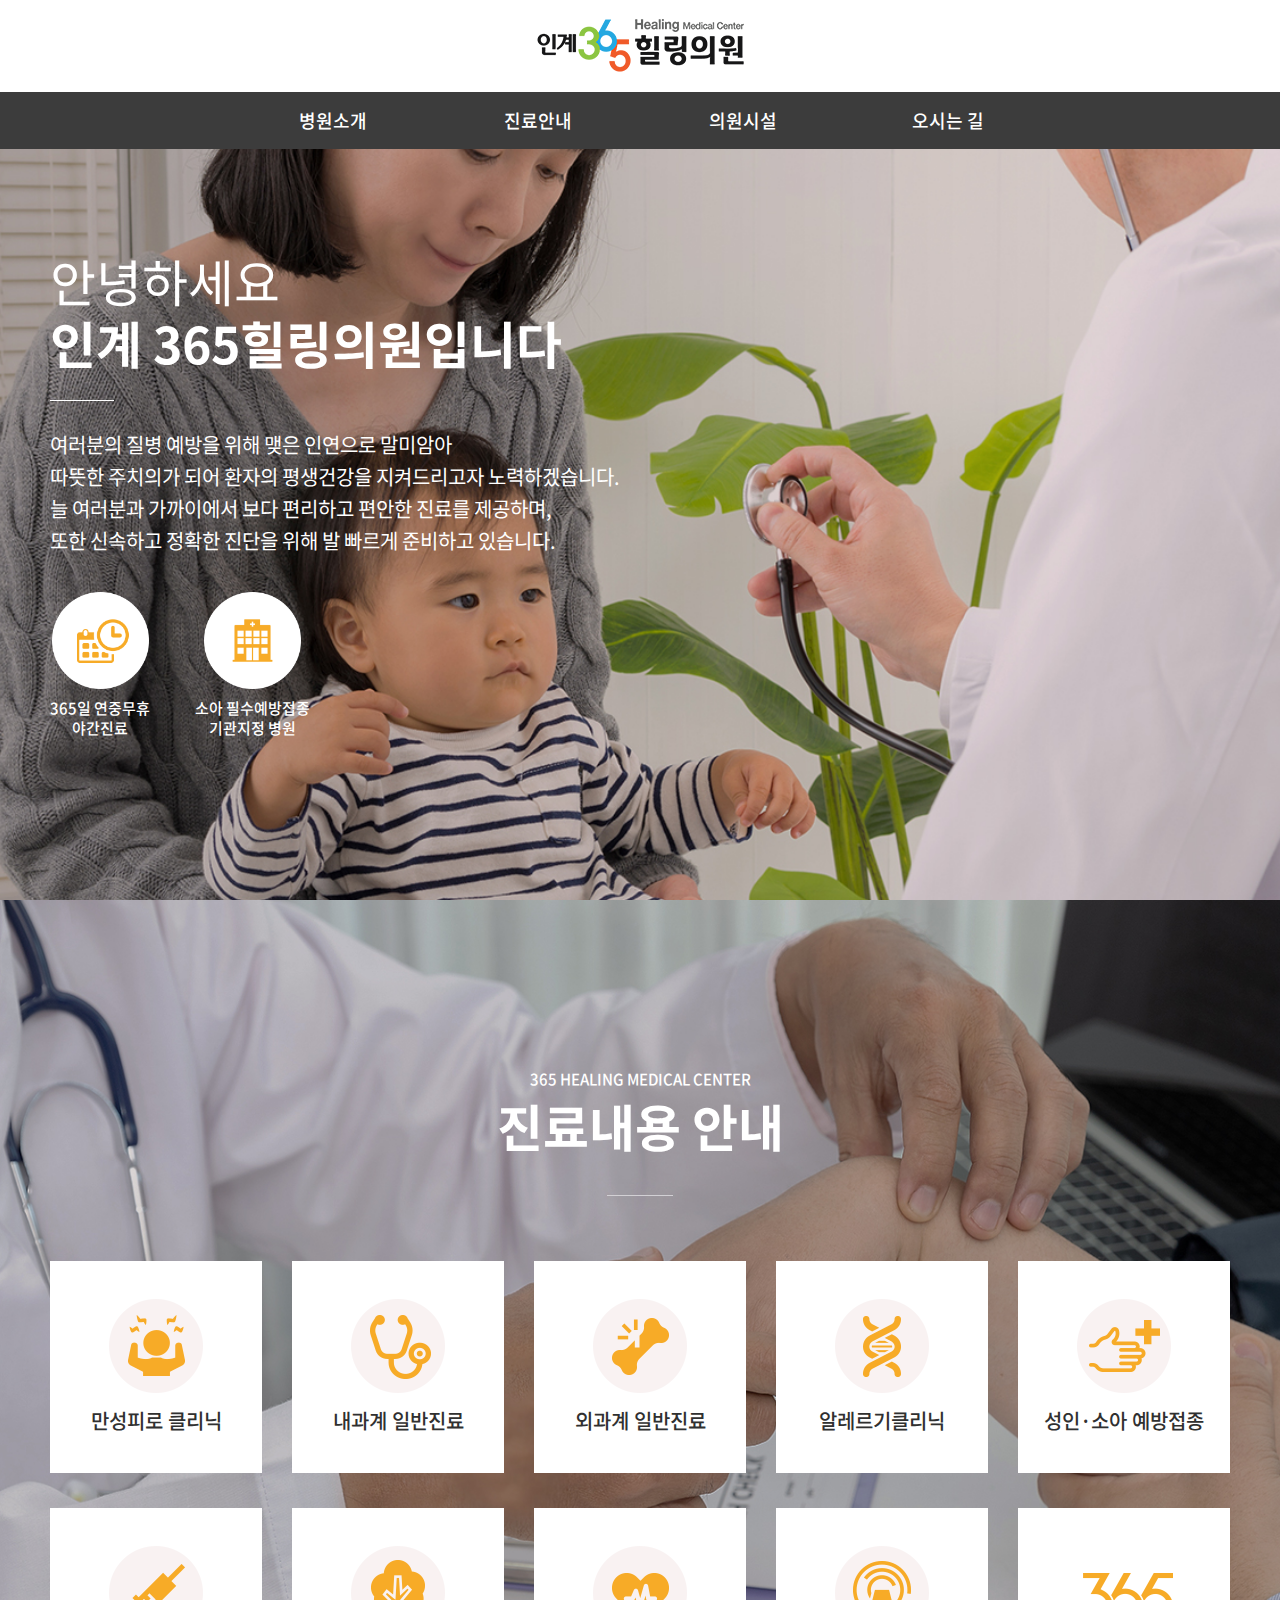
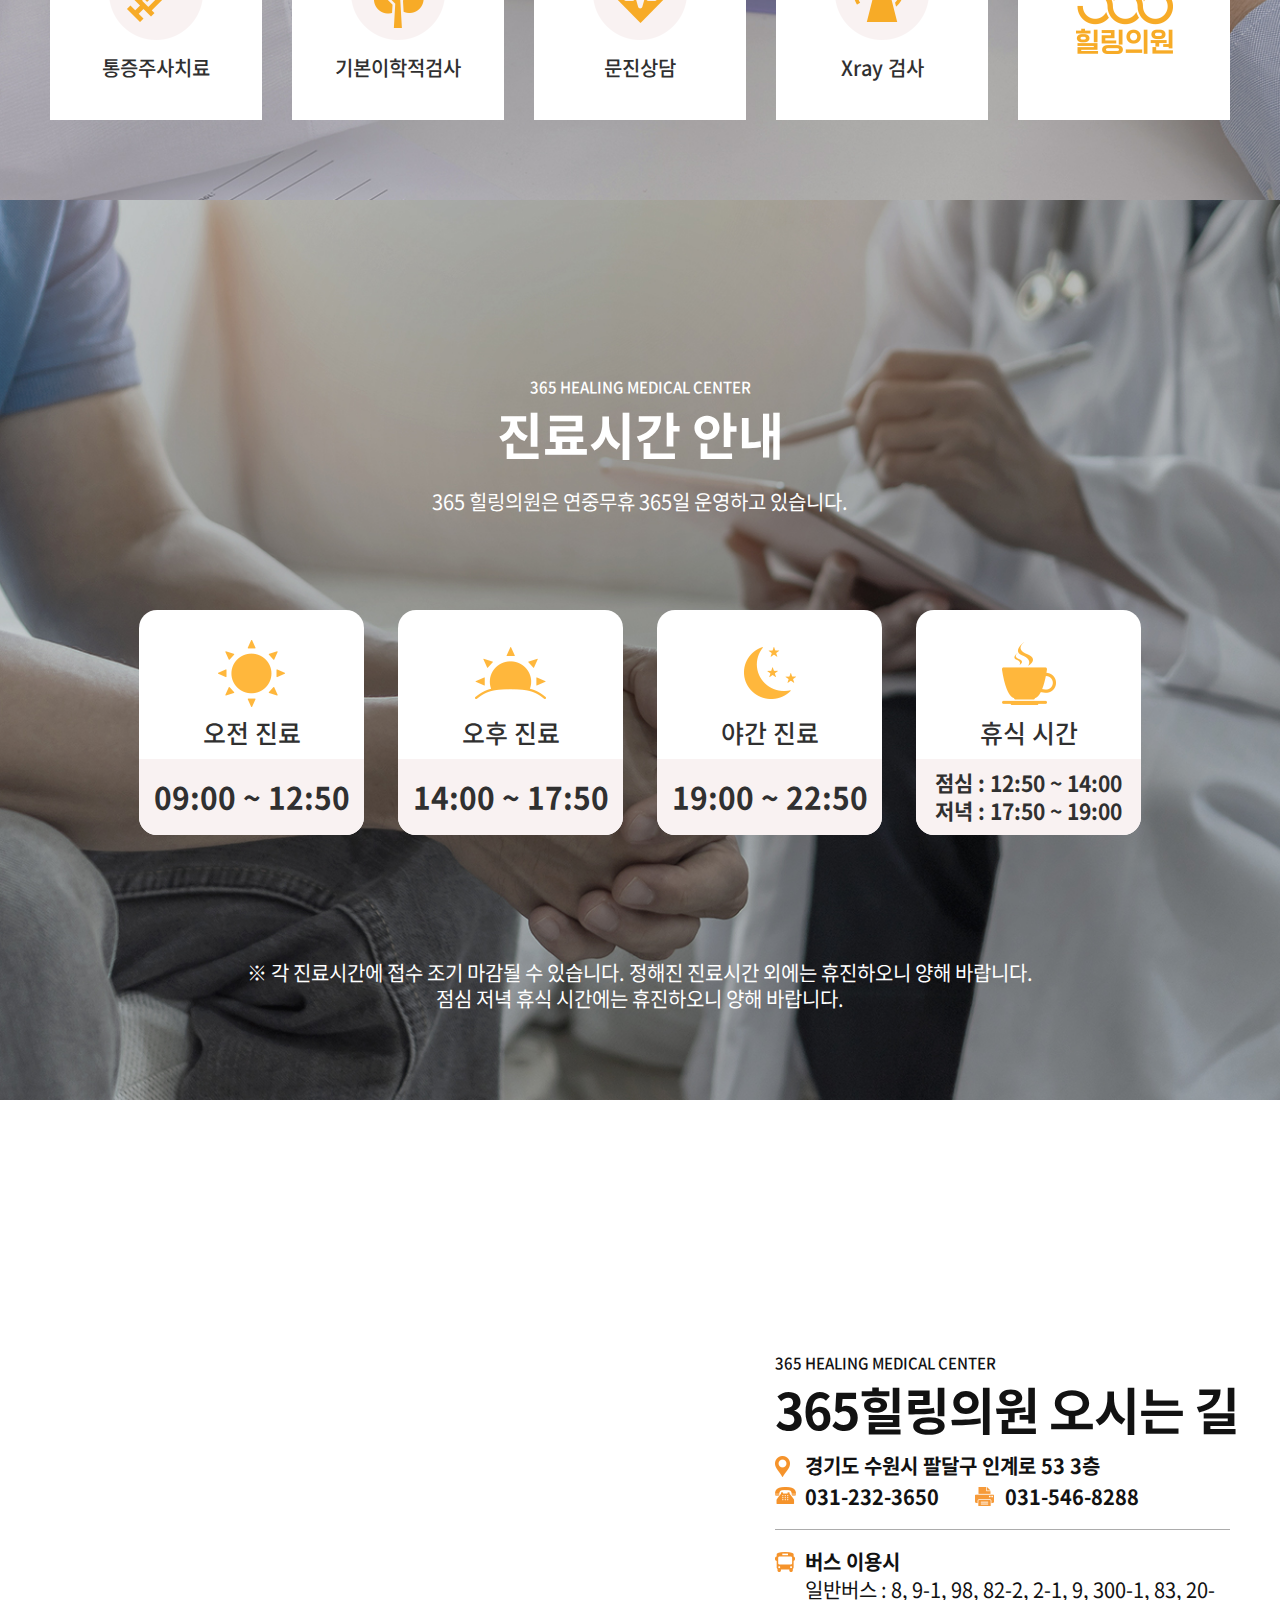
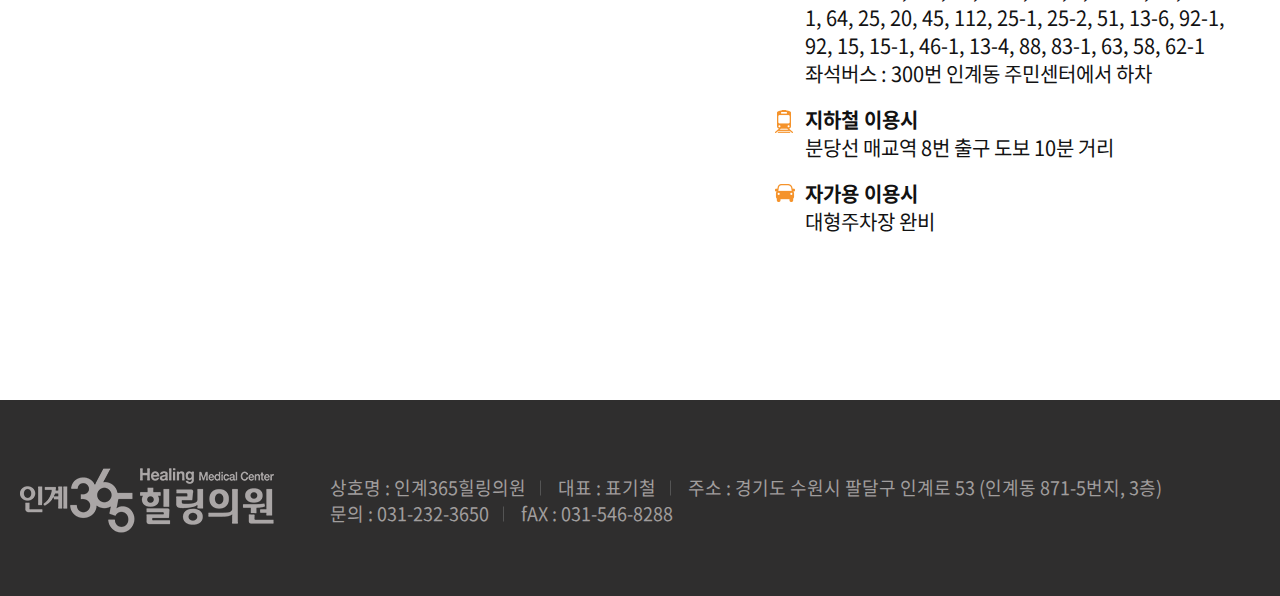
==== commit afa66988: "깃허브 페이지에 반영됨. Published to Github pages" ====
--- a/index.html
+++ b/index.html
@@ -20,7 +20,7 @@
   <meta property="og:url" content="">
 
   <!-- <link rel="icon" type="image/png" href="/favicon.png"> -->
-  <link rel="stylesheet" href="./css/style.css?t=1586484596829">
+  <link rel="stylesheet" href="./css/style.css?t=1586780444541">
 
 </head>
 
@@ -358,7 +358,7 @@
   <!-- //wrap -->
 
   <!-- jquery cdn -->
-  <script src="./js/ui_js.js?t=1586484596829"></script>
+  <script src="./js/ui_js.js?t=1586780444541"></script>
 </body>
 
 </html>--- a/css/style.css
+++ b/css/style.css
@@ -1 +1 @@
-@font-face{font-family:Noto Sans;font-style:normal;font-weight:300;src:local("Noto Sans Light"),local("NotoSans-Light"),url(../fonts/NotoSans-Light.eot);src:url(../fonts/NotoSans-Light.eot?#iefix) format("embedded-opentype"),url(../fonts/NotoSans-Light.woff2) format("woff2"),url(../fonts/NotoSans-Light.woff) format("woff")}@font-face{font-family:Noto Sans;font-style:normal;font-weight:400;src:local("Noto Sans Regular"),local("NotoSans-Regular"),url(../fonts/NotoSans-Regular.eot);src:url(../fonts/NotoSans-Regular.eot?#iefix) format("embedded-opentype"),url(../fonts/NotoSans-Regular.woff2) format("woff2"),url(../fonts/NotoSans-Regular.woff) format("woff")}@font-face{font-family:Noto Sans;font-style:normal;font-weight:500;src:local("Noto Sans Medium"),local("NotoSans-Medium"),url(../fonts/NotoSans-Medium.eot);src:url(../fonts/NotoSans-Medium.eot?#iefix) format("embedded-opentype"),url(../fonts/NotoSans-Medium.woff2) format("woff2"),url(../fonts/NotoSans-Medium.woff) format("woff")}@font-face{font-family:Noto Sans;font-style:normal;font-weight:700;src:local("Noto Sans KR Bold"),local("NotoSansKR-Bold"),url(../fonts/NotoSansKR-Bold.eot);src:url(../fonts/NotoSans-Bold.eot?#iefix) format("embedded-opentype"),url(../fonts/NotoSans-Bold.woff2) format("woff2"),url(../fonts/NotoSans-Bold.woff) format("woff")}*,:after,:before{box-sizing:border-box}article,aside,footer,header,main,nav,section{display:block}a,abbr,address,blockquote,body,cite,code,dd,del,dfn,div,dl,dt,em,fieldset,font,form,h1,h2,h3,h4,h5,h6,html,iframe,img,ins,label,legend,li,object,ol,p,pre,q,s,samp,span,strike,strong,sub,sup,ul{margin:0;padding:0;font-weight:400;line-height:1.3em;border:0}body{margin:0;padding:0;font-family:Noto Sans,-apple-system,BlinkMacSystemFont,Segoe UI,Roboto,Oxygen,Ubuntu,Cantarell,Fira Sans,Droid Sans,Helvetica Neue,sans-serif;font-size:100%;font-weight:300;line-height:1.2;color:#000;background-color:#fff;word-break:keep-all}h1,h2,h3,h4,h5,h6{font-family:inherit;line-height:1.1;font-weight:400}li,ol,ul{list-style:none}pre{white-space:pre;padding:.2em .4em;margin:1em 0 1.5em 3em;overflow-x:auto}code,pre{background-color:#eee;border-radius:.2em}code{font-size:1em}em,strong{font-style:normal;font-weight:400}img{border:0}audio,img,video{vertical-align:top}iframe{border:0}table{border-collapse:collapse}:not(pre)>code{padding:.1em .3em}a:link,a:visited{text-decoration:none;color:#333}a:active,a:hover{text-decoration-skip-ink:auto}.invisible,caption,legend{position:absolute;left:-99999px;font-size:0;line-height:0;text-indent:-99999px;visibility:hidden}.hidden{display:none}.skip-nav{position:absolute;z-index:9999;width:100%}.skip-nav a{display:block;overflow:hidden;width:inherit;height:0;margin:-1px auto 0;white-space:nowrap;text-align:center;text-indent:-9999px}.skip-nav a:active,.skip-nav a:focus{height:34px;padding:1px;border-bottom:2px solid #ebe8e7;background:#666;color:#fff;font-weight:700;font-size:14px;text-indent:0;line-height:33px}#wrap{position:relative}#contents{padding:148px 0 200px}#contents .sub-visual{display:flex;justify-content:center;align-items:center;height:351px;background-repeat:no-repeat;background-position:50%;background-size:cover}#contents .sub-visual.intro{background-image:url(../images/sub_visual_intro.jpg)}#contents .sub-visual.subject{background-image:url(../images/sub_visual_subject.jpg)}#contents .sub-visual.infra{background-image:url(../images/sub_visual_infra.jpg)}#contents .sub-visual.location{background-image:url(../images/sub_visual_location.jpg)}#contents .sub-visual h2{color:#fff;font-size:3.125rem;font-weight:700;text-align:center}#contents .sub-visual h2 span{display:block;margin-top:15px;font-size:1.25rem;font-weight:100;text-transform:uppercase}@media only screen and (max-width:767px){#contents{padding:52px 0 60px}#contents .sub-visual{height:160px}#contents .sub-visual.intro{background-image:url(../images/sub_visual_m_intro.jpg)}#contents .sub-visual.subject{background-image:url([data-uri])}#contents .sub-visual.infra{background-image:url([data-uri])}#contents .sub-visual.location{background-image:url([data-uri])}#contents .sub-visual h2{font-size:1.875rem;letter-spacing:0}#contents .sub-visual h2 span{margin-bottom:8px;font-size:.375rem;font-weight:300;letter-spacing:0}}.container{position:relative;width:1240px;margin:0 auto}@media only screen and (max-width:767px){.container{width:100%}}#quick{position:fixed;top:50%;right:50%;margin:-175px -870px 0 0}#quick ul{font-size:0;line-height:0;text-indent:-9999em}#quick ul li{margin-top:10px}#quick ul li:first-child{margin-top:0}#quick ul li a{display:block;width:90px;height:90px;background-repeat:no-repeat;background-position:50%;background-size:cover}#quick ul li a.kakaotalk{background-image:url([data-uri])}#quick ul li a.tel{background-image:url([data-uri])}#quick ul li a.location{background-image:url([data-uri])}#quick ul li a.top{background-image:url([data-uri]);height:50px}@media only screen and (max-width:767px){#quick{top:auto;bottom:0;right:auto;left:-249px;width:249px;transition:all .3s ease-in-out;height:76px;margin:0;z-index:12}#wrap.active #quick{left:0}#quick ul{display:flex;width:100%}#quick ul li{flex:1;margin-top:0}#quick ul li:first-child{margin-top:0}#quick ul li:nth-child(4){display:none}#quick ul li a{display:block;width:100%;height:76px}}.m-quick{width:48px;height:48px;margin:0 13px 15px auto;background:url([data-uri]) no-repeat 50%;background-size:contain;font-size:0;line-height:0;text-indent:-9999em}.m-quick.main-quick{position:absolute;bottom:149px;right:0}.dim{display:none;position:fixed;top:0;left:0;right:0;bottom:0;background-color:rgba(0,0,0,.7);z-index:10}#wrap.active .dim{display:block}@media only screen and (max-width:767px){.only-pc{display:none!important}}.only-m{display:none!important}@media only screen and (max-width:767px){.only-m{display:block!important}}header{position:fixed;top:0;left:0;right:0;height:148px;background-color:#fff;z-index:10;font-size:0;line-height:0;text-indent:-9999em}header,header h1{transition:all .3s ease-in-out}header h1{height:92px;padding:19px 0 0;text-align:center}header h1 a{display:inline-block;width:207px;height:53px;background:url([data-uri]) no-repeat 50%;background-size:contain;vertical-align:top;font-size:0;line-height:0;text-indent:-9999em;transition:all .3s ease-in-out}header .m-close,header .m-menu,header .m-title{display:none}header #gnb{position:relative;background-color:#3c3c3c;text-indent:0}header #gnb .container{padding:0 210px}header #gnb ul{display:flex;width:100%;padding:0}header #gnb ul li{width:25%}header #gnb ul li a{display:block;padding:0 19px;line-height:57px;color:#fff;font-size:1.125rem;font-weight:500;text-align:center;transition:all .3s ease-in-out}header #gnb ul li.active a{color:#ff9000;font-weight:700}header.h-active{height:90px}header.h-active h1{height:50px;padding-top:8px}header.h-active h1 a{height:36px}header.h-active #gnb ul li a{font-size:.875rem;line-height:40px}@media only screen and (max-width:767px){header,header h1{height:52px}header h1{position:static;padding-top:10px;text-align:center}header h1 a{display:inline-block;width:124px;height:32px;vertical-align:top}header .m-menu{display:flex;justify-content:center;align-items:center;position:absolute;top:0;left:0;width:46px;height:52px;font-size:0;line-height:0;text-indent:-9999em}header .m-menu>span{position:relative;display:block;width:20px;height:2px;background-color:#666}header .m-menu>span:after,header .m-menu>span:before{content:"";display:block;width:20px;height:2px;background-color:#666}header .m-menu>span:before{margin-top:-6px}header .m-menu>span:after{margin-top:11px}header #gnb{position:fixed;top:0;height:100%;background-color:#fff;z-index:12;left:-249px;width:249px;transition:all .3s ease-in-out}#wrap.active header #gnb{left:0}header #gnb .container{width:auto;padding:0}header #gnb .m-title{display:block;height:83px;border-bottom:1px solid #ddd;background:url([data-uri]) no-repeat 50%;background-size:auto 33px;font-size:0;line-height:0;text-indent:-9999em}header #gnb ul{display:block;padding:0;border-right:1px solid #ddd}header #gnb ul li{width:100%;border-bottom:1px solid #ddd}header #gnb ul li a{color:#222;padding:0 0 0 24px;line-height:65px;font-size:.75rem;text-align:left}header #gnb .m-close{display:flex;justify-content:center;align-items:center;position:absolute;top:0;right:0;width:46px;height:52px;font-size:0;line-height:0;text-indent:-9999em}header #gnb .m-close span{width:20px;height:2px;background-color:#666;transform:rotate(-45deg)}header #gnb .m-close span:after{content:"";display:block;width:20px;height:2px;background-color:#666;transform:rotate(-90deg)}header.h-active{height:52px}header.h-active h1{height:52px;padding-top:10px}header.h-active h1 a{height:32px}header.h-active #gnb ul li a{font-size:.75rem;line-height:65px}}footer{height:196px;background-color:#2f2e2e}footer>.container{padding:75px 0 0 310px}footer>.container .foot-logo{position:absolute;top:68px;left:0;display:block;width:254px;height:65px;background:url([data-uri]) no-repeat 50%;background-size:contain;font-size:0;line-height:0;text-indent:-9999em}footer>.container>div,footer>.container>div address{color:#a09d9d;font-size:1.125rem;line-height:1.45}footer>.container>div address{display:inline;font-style:normal}footer>.container>div span+address,footer>.container>div span+span{position:relative;margin-left:10px;padding-left:18px}footer>.container>div span+address:before,footer>.container>div span+span:before{content:"";display:block;position:absolute;top:50%;left:0;width:1px;height:15px;background-color:#545454;transform:translateY(-50%)}footer>.container>div.copy{font-weight:300}@media only screen and (max-width:767px){footer{height:148px}footer>.container{padding:35px 0 0 28px}footer>.container .foot-logo{position:static;width:124px;height:32px;margin-bottom:12px;background-size:contain}footer>.container>div{font-size:.562rem}footer>.container>div span+span{margin-left:5px;padding-left:9px}footer>.container>div span+span:before{height:7px}footer>.container>div span+address{display:block;margin-left:0;padding-left:0;font-size:.562rem}footer>.container>div span+address:before{display:none}}.layer-gallery{position:fixed;top:50%;left:50%;width:840px;background-color:#fff;transform:translate(-50%,-50%);z-index:16}.layer-gallery .image{padding:20px 25px}.layer-gallery .image img{width:100%;vertical-align:top}.layer-gallery .close{position:absolute;top:-55px;right:0;width:55px;height:55px;background:url([data-uri]) no-repeat 50%}.data-tb-1{margin-top:45px}.data-tb-1 table{width:100%}.data-tb-1 table td,.data-tb-1 table th{padding:22px 0 20px;color:#000;font-size:1.25rem;font-weight:500;line-height:1.3;border-left:1px solid #cad0d2;border-bottom:1px solid #cad0d2;text-align:center}.data-tb-1 table td:first-child,.data-tb-1 table th:first-child{border-left:none}.data-tb-1 table thead th{color:#fff;font-weight:700;border-left-color:#fff;border-bottom:3px solid #636363;background-color:#ff9000}.data-tb-1 table thead th span{font-weight:700}.data-tb-1 table tbody th{font-weight:700;background-color:#fff2e2}@media only screen and (max-width:767px){.data-tb-1{margin-top:30px;padding:0 13px}.data-tb-1 table td,.data-tb-1 table th{padding:13px 0 12px;font-size:.625rem}}.title-type-1{position:relative;margin-top:120px;padding-top:25px;color:#000;font-size:2.5rem;font-weight:700;line-height:1.3;text-align:center}.title-type-1:before{content:"";display:block;position:absolute;top:0;left:50%;width:58px;height:6px;background-color:#ff9000;transform:translateX(-50%)}.title-type-1.another{font-weight:100}.title-type-1.another strong{color:#ff9000;font-weight:700}@media only screen and (max-width:767px){.title-type-1{margin-top:45px;padding-top:13px;font-size:1.562rem}.title-type-1:before{width:43px;height:3px}.title-type-1.another{font-weight:700}}.attention-1{margin-top:60px;color:#000;font-size:1.25rem;font-weight:500;line-height:1.6;text-align:center}@media only screen and (max-width:767px){.attention-1{margin-top:25px;font-size:.562rem}}.slick-slider{box-sizing:border-box;-webkit-touch-callout:none;-webkit-user-select:none;user-select:none;touch-action:pan-y;-webkit-tap-highlight-color:transparent}.slick-list,.slick-slider{position:relative;display:block}.slick-list{overflow:hidden;margin:0;padding:0}.slick-list:focus{outline:none}.slick-list.dragging{cursor:pointer;cursor:hand}.slick-slider .slick-list,.slick-slider .slick-track{transform:translateZ(0)}.slick-track{position:relative;left:0;top:0;display:block;margin-left:auto;margin-right:auto}.slick-track:after,.slick-track:before{content:"";display:table}.slick-track:after{clear:both}.slick-loading .slick-track{visibility:hidden}.slick-slide{float:left;height:100%;min-height:1px;display:none}[dir=rtl] .slick-slide{float:right}.slick-slide img{display:block}.slick-slide.slick-loading img{display:none}.slick-slide.dragging img{pointer-events:none}.slick-initialized .slick-slide{display:block}.slick-loading .slick-slide{visibility:hidden}.slick-vertical .slick-slide{display:block;height:auto;border:1px solid transparent}.slick-arrow.slick-hidden{display:none}#intro .intro-text01{display:flex;width:100%;margin-top:120px;padding-bottom:50px}#intro .intro-text01 .image{width:50%;text-align:center}#intro .intro-text01 .text-box{flex:1;padding:0 43px 0 50px}#intro .intro-text01 .text-box .text01{font-size:2rem;font-weight:100}#intro .intro-text01 .text-box .text01 strong{color:#ff9000;font-weight:700}#intro .intro-text01 .text-box .text02,#intro .intro-text01 .text-box .text03{margin-top:18px;font-size:1.25rem;line-height:1.5}#intro .intro-text01 .text-box .text03{font-weight:500}@media only screen and (max-width:767px){#intro .intro-text01{flex-flow:column;margin-top:45px;padding-bottom:15px}#intro .intro-text01 .image{width:100%}#intro .intro-text01 .image img{width:135px}#intro .intro-text01 .text-box{flex:1;padding:15px 25px 0;text-align:center}#intro .intro-text01 .text-box .text01{font-size:1.25rem}#intro .intro-text01 .text-box .text02,#intro .intro-text01 .text-box .text03{margin-top:8px;font-size:.625rem}}#subject .subject-list{display:flex;flex-wrap:wrap;justify-content:space-between;padding:0 30px}#subject .subject-list>li{width:340px;margin-top:120px}#subject .subject-list>li .text-area{padding:0 0 0 20px;letter-spacing:-1px}#subject .subject-list>li .text-area .title{display:inline-block;margin:35px 0 20px;padding:9px 30px 7px;font-size:1.5rem;font-weight:700;line-height:1.2;border:1px solid #d7d7d7;background-color:#f3f3f3;border-radius:23px}#subject .subject-list>li .text-area>ul>li{margin-top:15px;font-size:1.25rem;line-height:1.4}#subject .subject-list>li .text-area>ul>li .tit{font-size:1.25rem;font-weight:700;line-height:1.4}#subject .subject-list>li .text-area>ul>li .tit span{font-weight:400}@media only screen and (max-width:767px){#subject .subject-list{padding:0 28px}#subject .subject-list>li{width:50%;margin-top:35px;text-align:center}#subject .subject-list>li .image img{width:109px}#subject .subject-list>li .text-area{padding:0 6px}#subject .subject-list>li .text-area .title{margin:13px 0 0;padding:3px 10px 2px;font-size:.625rem}#subject .subject-list>li .text-area>ul>li{margin-top:10px;font-size:.562rem}#subject .subject-list>li .text-area>ul>li .tit{font-size:.562rem}}#infra .infra-list{display:flex;flex-wrap:wrap;justify-content:space-between;padding:50px 20px 0}#infra .infra-list li{width:32%;margin-top:24px;font-size:0;line-height:0;text-indent:-9999em}#infra .infra-list li a{display:block}#infra .infra-list li a img{width:100%}@media only screen and (max-width:767px){#infra .infra-m-box{padding:35px 24px 0}#infra .infra-m-box .image-active{padding:0 2px;font-size:0;line-height:0;text-indent:-9999em}#infra .infra-m-box .image-active img{width:100%}#infra .infra-m-box .infra-m-list{margin-top:5px}#infra .infra-m-box .infra-m-list li p{display:block;margin:0 2px}#infra .infra-m-box .infra-m-list li p img{width:100%}#infra .infra-m-box .infra-m-list .slick-current li p{position:relative}#infra .infra-m-box .infra-m-list .slick-current li p:after,#infra .infra-m-box .infra-m-list .slick-current li p:before{content:"";position:absolute;width:3px;top:0;bottom:0;background-color:#ff9000}#infra .infra-m-box .infra-m-list .slick-current li p:before{left:0}#infra .infra-m-box .infra-m-list .slick-current li p:after{right:0}#infra .infra-m-box .infra-m-list .slick-current li p span:after,#infra .infra-m-box .infra-m-list .slick-current li p span:before{content:"";position:absolute;height:3px;left:0;right:0;background-color:#ff9000}#infra .infra-m-box .infra-m-list .slick-current li p span:before{top:0}#infra .infra-m-box .infra-m-list .slick-current li p span:after{bottom:0}#infra .infra-m-box .infra-m-list .slick-dots{display:flex!important;height:5px;margin:5px 2px 0;background-color:#d9d9d9;border-radius:10px}#infra .infra-m-box .infra-m-list .slick-dots li{flex:1;padding:0;font-size:0;line-height:0;text-indent:-9999em}#infra .infra-m-box .infra-m-list .slick-dots li button{padding:0;background-color:none;border:none;font-size:0;line-height:0;text-indent:-9999em}#infra .infra-m-box .infra-m-list .slick-dots li.slick-active{background-color:#ff9000;border-radius:10px}}#location .location-info{margin-top:75px;padding:0 30px}#location .location-info .map{width:100%;height:680px}#location .location-info .info{display:flex;flex-wrap:wrap;justify-content:space-between;width:100%;margin-top:62px}#location .location-info .info ul{width:545px;border-top:4px solid #ff9000}#location .location-info .info ul:first-child{order:1}#location .location-info .info ul li{position:relative;padding:20px 0 18px 30px;color:#121212;font-size:1.25rem;font-weight:500;line-height:1.4;border-bottom:1px solid #ccc}#location .location-info .info ul li .icon{position:absolute;top:24px;left:0}#location .location-info .info ul li .icon img{vertical-align:top}#location .location-info .info ul li .tit{font-weight:700;line-height:1.4}@media only screen and (max-width:767px){#location .location-info{margin-top:30px;padding:0 28px}#location .location-info .map{width:100%;height:186px}#location .location-info .info{flex-flow:column;margin-top:22px}#location .location-info .info ul{width:100%;margin-top:22px;border-top-width:2px}#location .location-info .info ul:first-child{order:0}#location .location-info .info ul li{padding:10px 0 10px 15px;font-size:.625rem}#location .location-info .info ul li:last-child{border-bottom:none}#location .location-info .info ul li .icon{top:12px}#location .location-info .info ul li .icon img{zoom:.5}#location .location-info .info ul li .tit{font-weight:700}}#main{margin:-148px 0 -200px}#main>div{height:100vh;color:#fff}#main .container{height:100%;padding:90px 30px 0}#main .main-title-1{padding-bottom:25px;font-size:3.125rem;font-weight:700;line-height:1.2;text-align:center}#main .main-title-1 span{display:block;margin-bottom:6px;font-size:.938rem;font-weight:500;text-transform:uppercase}#main .main-title-1.type-2{position:relative;padding-bottom:40px}#main .main-title-1.type-2:after{content:"";display:block;position:absolute;bottom:0;left:50%;width:66px;height:1px;transform:translateX(-50%);background-color:#d2d0d4}#main .main-text-1{font-size:1.25rem;font-weight:500;text-align:center}#main .text-box{display:flex;flex-flow:column;justify-content:center;height:100%}#main [data-section-name=intro]{background:url(../images/main_bg01.jpg) no-repeat center 90px;background-size:cover}#main [data-section-name=intro] .text-box .text01{position:relative;padding-bottom:25px;font-size:3.125rem;line-height:1.2}#main [data-section-name=intro] .text-box .text01 strong{font-weight:700}#main [data-section-name=intro] .text-box .text01:after{content:"";display:block;position:absolute;bottom:0;left:0;width:64px;height:1px;background-color:#fff}#main [data-section-name=intro] .text-box .text02{margin-top:28px;font-size:1.25rem;line-height:1.6}#main [data-section-name=intro] .text-box .icon{display:flex;margin-top:35px}#main [data-section-name=intro] .text-box .icon li{margin-right:45px;text-align:center}#main [data-section-name=intro] .text-box .icon li img{width:97px}#main [data-section-name=intro] .text-box .icon li span{display:block;margin-top:10px;font-size:.938rem;font-weight:700}#main [data-section-name=subject]{background:url(../images/main_bg02.jpg) no-repeat 50%;background-size:cover}#main [data-section-name=subject] .subject-list{display:flex;flex-wrap:wrap;justify-content:space-between;width:100%;padding:30px 0 0}#main [data-section-name=subject] .subject-list li{display:flex;flex-flow:column;justify-content:center;align-items:center;width:212px;height:212px;margin-top:35px;color:#303030;background-color:#fff}#main [data-section-name=subject] .subject-list li span{display:block;margin-top:15px;font-size:1.25rem;font-weight:700}#main [data-section-name=infra]{background:url(../images/main_bg03.jpg) no-repeat 50%;background-size:cover}#main [data-section-name=infra] .infra-list{display:flex;justify-content:center;margin:95px 0 125px}#main [data-section-name=infra] .infra-list li{display:flex;flex-flow:column;justify-content:space-between;width:225px;height:225px;margin:0 17px;padding:30px 0 0;color:#303030;background-color:#fff;border-radius:18px;text-align:center}#main [data-section-name=infra] .infra-list li p{display:flex;align-items:center;justify-content:center}#main [data-section-name=infra] .infra-list li .icon{height:67px}#main [data-section-name=infra] .infra-list li .text{flex:1;font-size:1.562rem;font-weight:500}#main [data-section-name=infra] .infra-list li .time{height:76px;font-size:1.875rem;font-weight:700;background-color:#f9f2f2;border-radius:0 0 18px 18px}#main [data-section-name=infra] .infra-list li .time.rest{flex-flow:column;font-size:1.312rem}#main [data-section-name=infra] .infra-list li .time.rest span{font-weight:700}#main [data-section-name=location] .main-loca{display:flex;width:100%}#main [data-section-name=location] .main-loca .map{width:695px;height:478px}#main [data-section-name=location] .main-loca .info{flex:1;padding:0 0 0 30px;color:#121212}#main [data-section-name=location] .main-loca .info .main-title-1{margin:0 -20px 0 0;padding-bottom:10px;letter-spacing:-1px;text-align:left}#main [data-section-name=location] .main-loca .info .main-title-1 span{letter-spacing:0}#main [data-section-name=location] .main-loca .info .loca-list-1{display:flex;flex-wrap:wrap;width:100%}#main [data-section-name=location] .main-loca .info .loca-list-1 li{position:relative;width:200px;margin-top:3px;padding-left:30px;color:#121212;font-size:1.25rem;line-height:1.4}#main [data-section-name=location] .main-loca .info .loca-list-1 li:first-child{width:100%}#main [data-section-name=location] .main-loca .info .loca-list-1 li .icon{position:absolute;top:4px;left:0}#main [data-section-name=location] .main-loca .info .loca-list-1 li .text01{font-weight:700;line-height:1.4}#main [data-section-name=location] .main-loca .info .loca-list-1.type-2{margin-top:18px;padding-top:0;border-top:1px solid #acacac}#main [data-section-name=location] .main-loca .info .loca-list-1.type-2 li{width:100%;margin-top:18px}#main [data-section-name=footer] .container{padding:75px 0 0 310px}@media only screen and (max-width:767px){#main{margin:-52px 0 -60px}#main .container{padding:52px 13px 0}#main .main-title-1{padding-bottom:8px;font-size:1.875rem}#main .main-title-1 span{margin-bottom:3px;font-size:.562rem}#main .main-title-1.type-2{padding-botto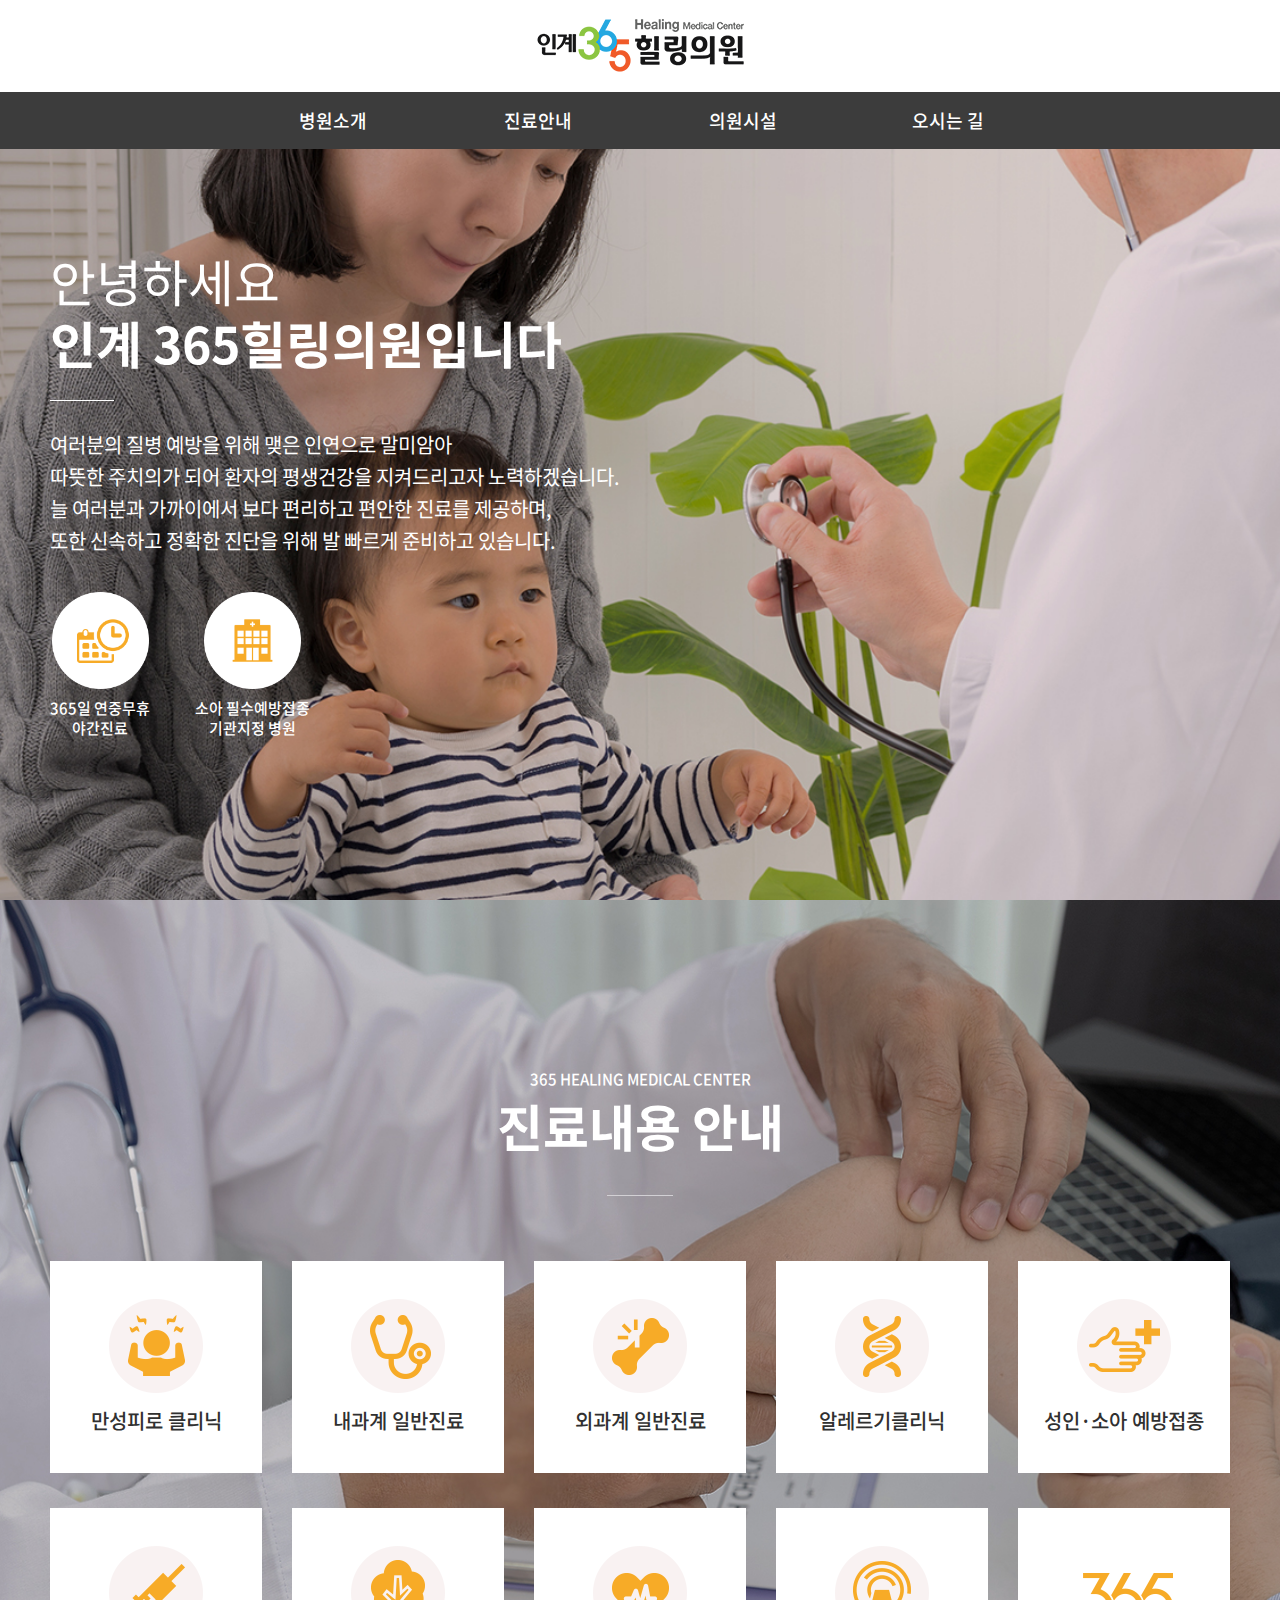
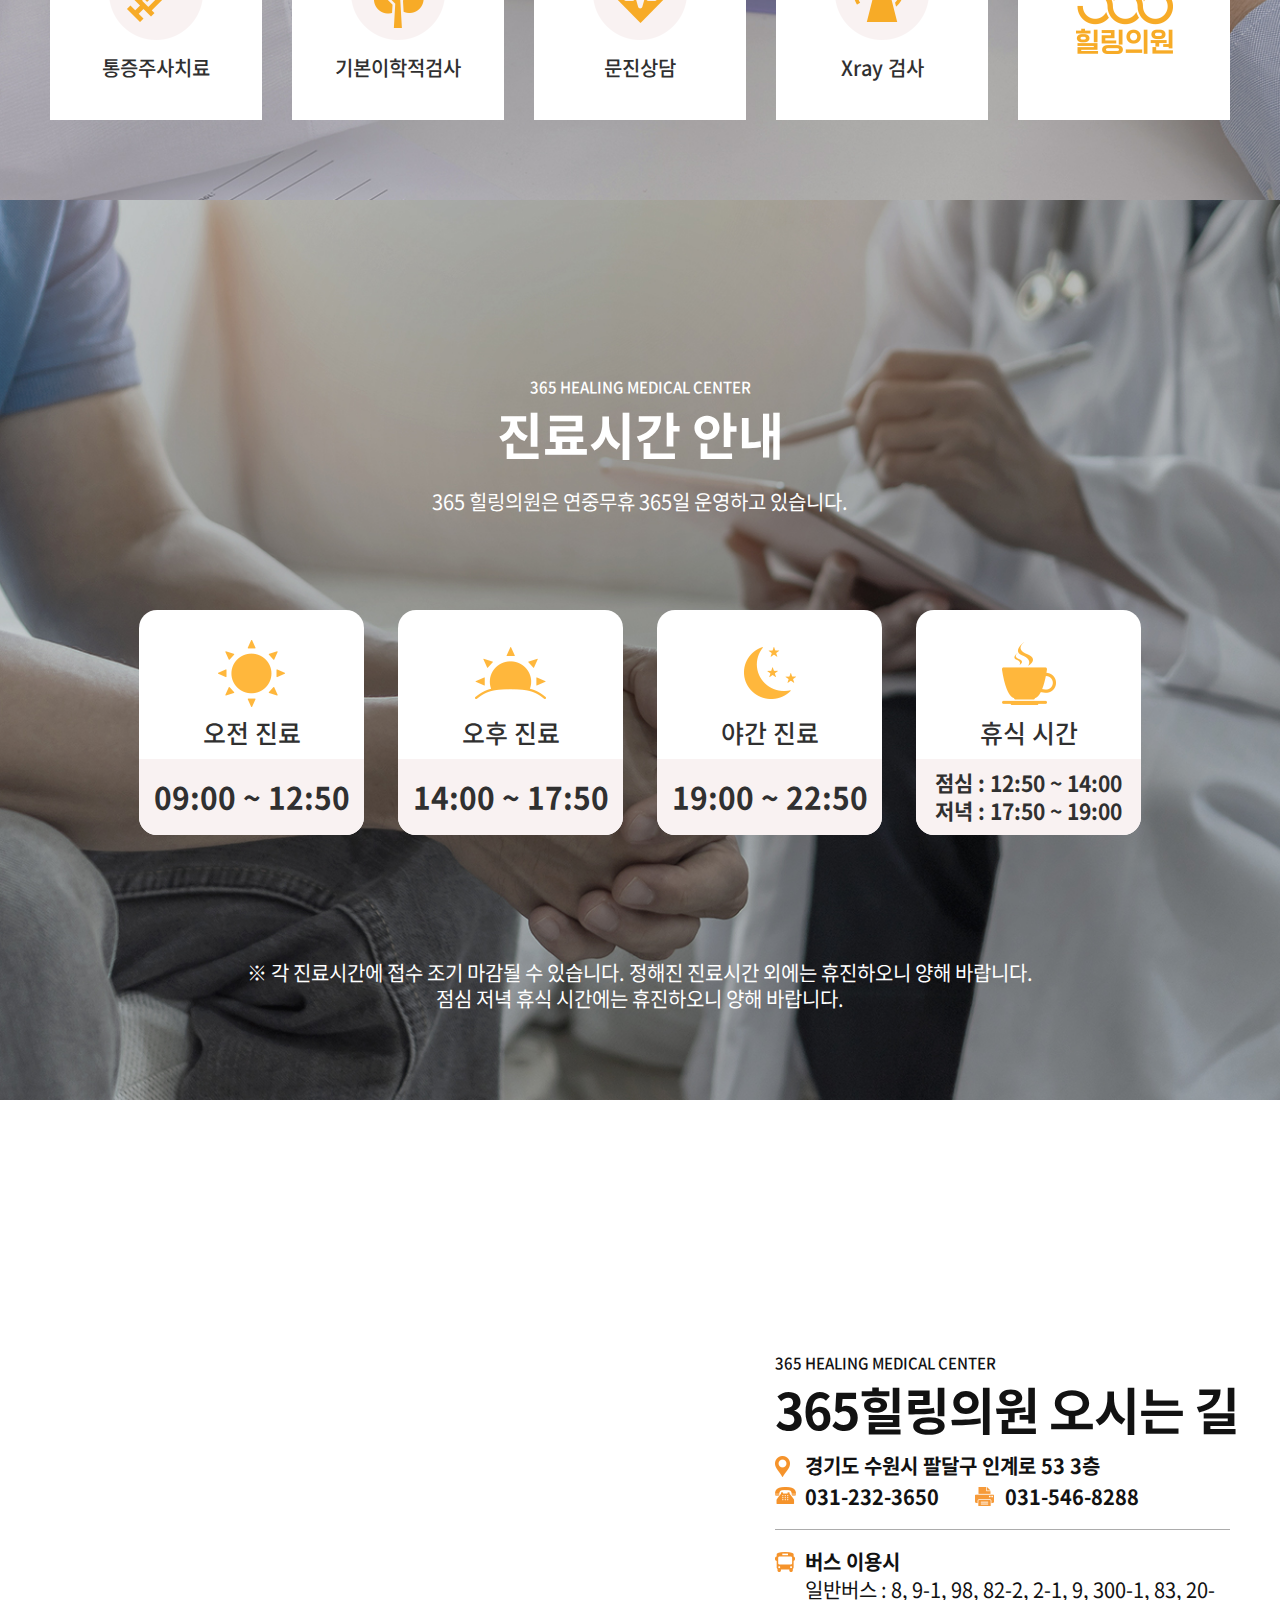
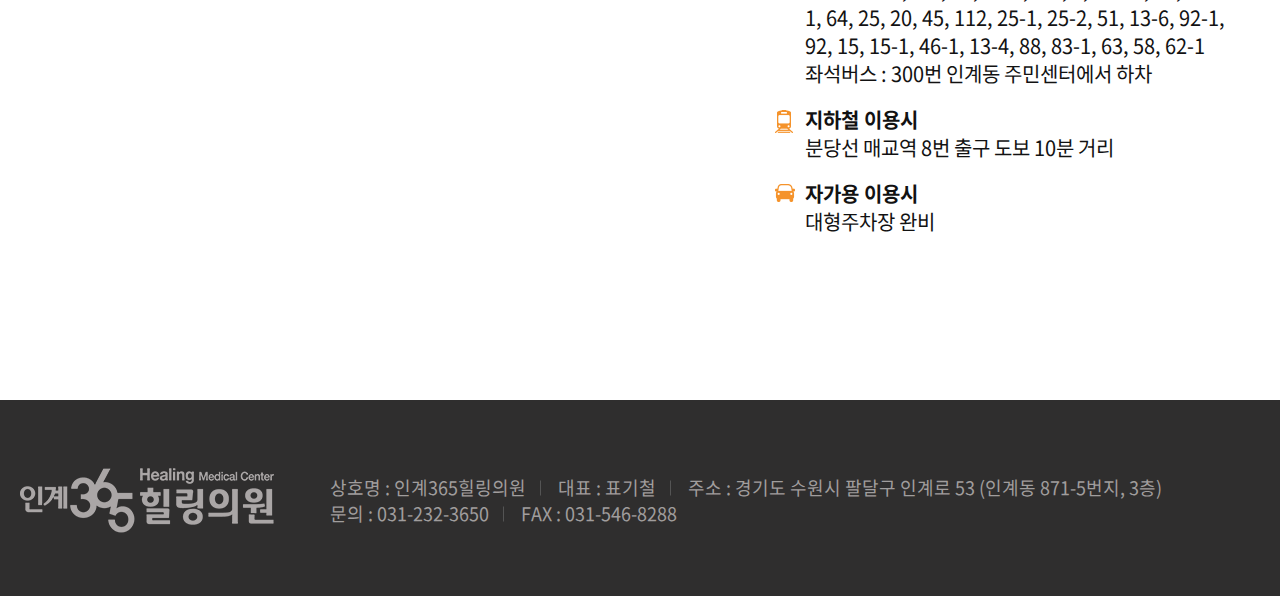
==== commit 0c48c8fa: "깃허브 페이지에 반영됨. Published to Github pages" ====
--- a/index.html
+++ b/index.html
@@ -20,7 +20,7 @@
   <meta property="og:url" content="">
 
   <!-- <link rel="icon" type="image/png" href="/favicon.png"> -->
-  <link rel="stylesheet" href="./css/style.css?t=1586780444541">
+  <link rel="stylesheet" href="./css/style.css?t=1587091238137">
 
 </head>
 
@@ -324,7 +324,7 @@
     <!-- quick -->
     <aside id="quick">
       <ul>
-        <li><a href="" target="_blank" class="kakaotalk">카카오톡 상담</a></li>
+        <!-- <li><a href="" target="_blank" class="kakaotalk">카카오톡 상담</a></li> -->
         <li><a href="tel:031-232-3650" class="tel">031-232-3650에 전화하기</a></li>
         <li><a href="./location.html" class="location">오시는길</a></li>
         <li><a href="#wrap" class="top">맨위로 가기</a></li>
@@ -348,7 +348,7 @@
         </div>
         <div>
           <span>문의 : 031-232-3650</span>
-          <span>fAX : 031-546-8288</span>
+          <span>FAX : 031-546-8288</span>
         </div>
       </div>
     </footer>
@@ -358,7 +358,7 @@
   <!-- //wrap -->
 
   <!-- jquery cdn -->
-  <script src="./js/ui_js.js?t=1586780444541"></script>
+  <script src="./js/ui_js.js?t=1587091238137"></script>
 </body>
 
 </html>--- a/css/style.css
+++ b/css/style.css
@@ -1 +1 @@
-@font-face{font-family:Noto Sans;font-style:normal;font-weight:300;src:local("Noto Sans Light"),local("NotoSans-Light"),url(../fonts/NotoSans-Light.eot);src:url(../fonts/NotoSans-Light.eot?#iefix) format("embedded-opentype"),url(../fonts/NotoSans-Light.woff2) format("woff2"),url(../fonts/NotoSans-Light.woff) format("woff")}@font-face{font-family:Noto Sans;font-style:normal;font-weight:400;src:local("Noto Sans Regular"),local("NotoSans-Regular"),url(../fonts/NotoSans-Regular.eot);src:url(../fonts/NotoSans-Regular.eot?#iefix) format("embedded-opentype"),url(../fonts/NotoSans-Regular.woff2) format("woff2"),url(../fonts/NotoSans-Regular.woff) format("woff")}@font-face{font-family:Noto Sans;font-style:normal;font-weight:500;src:local("Noto Sans Medium"),local("NotoSans-Medium"),url(../fonts/NotoSans-Medium.eot);src:url(../fonts/NotoSans-Medium.eot?#iefix) format("embedded-opentype"),url(../fonts/NotoSans-Medium.woff2) format("woff2"),url(../fonts/NotoSans-Medium.woff) format("woff")}@font-face{font-family:Noto Sans;font-style:normal;font-weight:700;src:local("Noto Sans KR Bold"),local("NotoSansKR-Bold"),url(../fonts/NotoSansKR-Bold.eot);src:url(../fonts/NotoSans-Bold.eot?#iefix) format("embedded-opentype"),url(../fonts/NotoSans-Bold.woff2) format("woff2"),url(../fonts/NotoSans-Bold.woff) format("woff")}*,:after,:before{box-sizing:border-box}article,aside,footer,header,main,nav,section{display:block}a,abbr,address,blockquote,body,cite,code,dd,del,dfn,div,dl,dt,em,fieldset,font,form,h1,h2,h3,h4,h5,h6,html,iframe,img,ins,label,legend,li,object,ol,p,pre,q,s,samp,span,strike,strong,sub,sup,ul{margin:0;padding:0;font-weight:400;line-height:1.3em;border:0}body{margin:0;padding:0;font-family:Noto Sans,-apple-system,BlinkMacSystemFont,Segoe UI,Roboto,Oxygen,Ubuntu,Cantarell,Fira Sans,Droid Sans,Helvetica Neue,sans-serif;font-size:100%;font-weight:300;line-height:1.2;color:#000;background-color:#fff;word-break:keep-all}h1,h2,h3,h4,h5,h6{font-family:inherit;line-height:1.1;font-weight:400}li,ol,ul{list-style:none}pre{white-space:pre;padding:.2em .4em;margin:1em 0 1.5em 3em;overflow-x:auto}code,pre{background-color:#eee;border-radius:.2em}code{font-size:1em}em,strong{font-style:normal;font-weight:400}img{border:0}audio,img,video{vertical-align:top}iframe{border:0}table{border-collapse:collapse}:not(pre)>code{padding:.1em .3em}a:link,a:visited{text-decoration:none;color:#333}a:active,a:hover{text-decoration-skip-ink:auto}.invisible,caption,legend{position:absolute;left:-99999px;font-size:0;line-height:0;text-indent:-99999px;visibility:hidden}.hidden{display:none}.skip-nav{position:absolute;z-index:9999;width:100%}.skip-nav a{display:block;overflow:hidden;width:inherit;height:0;margin:-1px auto 0;white-space:nowrap;text-align:center;text-indent:-9999px}.skip-nav a:active,.skip-nav a:focus{height:34px;padding:1px;border-bottom:2px solid #ebe8e7;background:#666;color:#fff;font-weight:700;font-size:14px;text-indent:0;line-height:33px}#wrap{position:relative}#contents{padding:148px 0 200px}#contents .sub-visual{display:flex;justify-content:center;align-items:center;height:351px;background-repeat:no-repeat;background-position:50%;background-size:cover}#contents .sub-visual.intro{background-image:url(../images/sub_visual_intro.jpg)}#contents .sub-visual.subject{background-image:url(../images/sub_visual_subject.jpg)}#contents .sub-visual.infra{background-image:url(../images/sub_visual_infra.jpg)}#contents .sub-visual.location{background-image:url(../images/sub_visual_location.jpg)}#contents .sub-visual h2{color:#fff;font-size:3.125rem;font-weight:700;text-align:center}#contents .sub-visual h2 span{display:block;margin-top:15px;font-size:1.25rem;font-weight:100;text-transform:uppercase}@media only screen and (max-width:767px){#contents{padding:52px 0 60px}#contents .sub-visual{height:160px}#contents .sub-visual.intro{background-image:url(../images/sub_visual_m_intro.jpg)}#contents .sub-visual.subject{background-image:url([data-uri])}#contents .sub-visual.infra{background-image:url([data-uri])}#contents .sub-visual.location{background-image:url([data-uri])}#contents .sub-visual h2{font-size:1.875rem;letter-spacing:0}#contents .sub-visual h2 span{margin-bottom:8px;font-size:.375rem;font-weight:300;letter-spacing:0}}.container{position:relative;width:1240px;margin:0 auto}@media only screen and (max-width:767px){.container{width:100%}}#quick{position:fixed;top:50%;right:50%;margin:-175px -870px 0 0}#quick ul{font-size:0;line-height:0;text-indent:-9999em}#quick ul li{margin-top:10px}#quick ul li:first-child{margin-top:0}#quick ul li a{display:block;width:90px;height:90px;background-repeat:no-repeat;background-position:50%;background-size:cover}#quick ul li a.kakaotalk{background-image:url([data-uri])}#quick ul li a.tel{background-image:url([data-uri])}#quick ul li a.location{background-image:url([data-uri])}#quick ul li a.top{background-image:url([data-uri]);height:50px}@media only screen and (max-width:767px){#quick{top:auto;bottom:0;right:auto;left:-249px;width:249px;transition:all .3s ease-in-out;height:76px;margin:0;z-index:12}#wrap.active #quick{left:0}#quick ul{display:flex;width:100%}#quick ul li{flex:1;margin-top:0}#quick ul li:first-child{margin-top:0}#quick ul li:nth-child(4){display:none}#quick ul li a{display:block;width:100%;height:76px}}.m-quick{width:48px;height:48px;margin:0 13px 15px auto;background:url([data-uri]) no-repeat 50%;background-size:contain;font-size:0;line-height:0;text-indent:-9999em}.m-quick.main-quick{position:absolute;bottom:149px;right:0}.dim{display:none;position:fixed;top:0;left:0;right:0;bottom:0;background-color:rgba(0,0,0,.7);z-index:10}#wrap.active .dim{display:block}@media only screen and (max-width:767px){.only-pc{display:none!important}}.only-m{display:none!important}@media only screen and (max-width:767px){.only-m{display:block!important}}header{position:fixed;top:0;left:0;right:0;height:148px;background-color:#fff;z-index:10;font-size:0;line-height:0;text-indent:-9999em}header,header h1{transition:all .3s ease-in-out}header h1{height:92px;padding:19px 0 0;text-align:center}header h1 a{display:inline-block;width:207px;height:53px;background:url([data-uri]) no-repeat 50%;background-size:contain;vertical-align:top;font-size:0;line-height:0;text-indent:-9999em;transition:all .3s ease-in-out}header .m-close,header .m-menu,header .m-title{display:none}header #gnb{position:relative;background-color:#3c3c3c;text-indent:0}header #gnb .container{padding:0 210px}header #gnb ul{display:flex;width:100%;padding:0}header #gnb ul li{width:25%}header #gnb ul li a{display:block;padding:0 19px;line-height:57px;color:#fff;font-size:1.125rem;font-weight:500;text-align:center;transition:all .3s ease-in-out}header #gnb ul li.active a{color:#ff9000;font-weight:700}header.h-active{height:90px}header.h-active h1{height:50px;padding-top:8px}header.h-active h1 a{height:36px}header.h-active #gnb ul li a{font-size:.875rem;line-height:40px}@media only screen and (max-width:767px){header,header h1{height:52px}header h1{position:static;padding-top:10px;text-align:center}header h1 a{display:inline-block;width:124px;height:32px;vertical-align:top}header .m-menu{display:flex;justify-content:center;align-items:center;position:absolute;top:0;left:0;width:46px;height:52px;font-size:0;line-height:0;text-indent:-9999em}header .m-menu>span{position:relative;display:block;width:20px;height:2px;background-color:#666}header .m-menu>span:after,header .m-menu>span:before{content:"";display:block;width:20px;height:2px;background-color:#666}header .m-menu>span:before{margin-top:-6px}header .m-menu>span:after{margin-top:11px}header #gnb{position:fixed;top:0;height:100%;background-color:#fff;z-index:12;left:-249px;width:249px;transition:all .3s ease-in-out}#wrap.active header #gnb{left:0}header #gnb .container{width:auto;padding:0}header #gnb .m-title{display:block;height:83px;border-bottom:1px solid #ddd;background:url([data-uri]) no-repeat 50%;background-size:auto 33px;font-size:0;line-height:0;text-indent:-9999em}header #gnb ul{display:block;padding:0;border-right:1px solid #ddd}header #gnb ul li{width:100%;border-bottom:1px solid #ddd}header #gnb ul li a{color:#222;padding:0 0 0 24px;line-height:65px;font-size:.75rem;text-align:left}header #gnb .m-close{display:flex;justify-content:center;align-items:center;position:absolute;top:0;right:0;width:46px;height:52px;font-size:0;line-height:0;text-indent:-9999em}header #gnb .m-close span{width:20px;height:2px;background-color:#666;transform:rotate(-45deg)}header #gnb .m-close span:after{content:"";display:block;width:20px;height:2px;background-color:#666;transform:rotate(-90deg)}header.h-active{height:52px}header.h-active h1{height:52px;padding-top:10px}header.h-active h1 a{height:32px}header.h-active #gnb ul li a{font-size:.75rem;line-height:65px}}footer{height:196px;background-color:#2f2e2e}footer>.container{padding:75px 0 0 310px}footer>.container .foot-logo{position:absolute;top:68px;left:0;display:block;width:254px;height:65px;background:url([data-uri]) no-repeat 50%;background-size:contain;font-size:0;line-height:0;text-indent:-9999em}footer>.container>div,footer>.container>div address{color:#a09d9d;font-size:1.125rem;line-height:1.45}footer>.container>div address{display:inline;font-style:normal}footer>.container>div span+address,footer>.container>div span+span{position:relative;margin-left:10px;padding-left:18px}footer>.container>div span+address:before,footer>.container>div span+span:before{content:"";display:block;position:absolute;top:50%;left:0;width:1px;height:15px;background-color:#545454;transform:translateY(-50%)}footer>.container>div.copy{font-weight:300}@media only screen and (max-width:767px){footer{height:148px}footer>.container{padding:35px 0 0 28px}footer>.container .foot-logo{position:static;width:124px;height:32px;margin-bottom:12px;background-size:contain}footer>.container>div{font-size:.562rem}footer>.container>div span+span{margin-left:5px;padding-left:9px}footer>.container>div span+span:before{height:7px}footer>.container>div span+address{display:block;margin-left:0;padding-left:0;font-size:.562rem}footer>.container>div span+address:before{display:none}}.layer-gallery{position:fixed;top:50%;left:50%;width:840px;background-color:#fff;transform:translate(-50%,-50%);z-index:16}.layer-gallery .image{padding:20px 25px}.layer-gallery .image img{width:100%;vertical-align:top}.layer-gallery .close{position:absolute;top:-55px;right:0;width:55px;height:55px;background:url([data-uri]) no-repeat 50%}.data-tb-1{margin-top:45px}.data-tb-1 table{width:100%}.data-tb-1 table td,.data-tb-1 table th{padding:22px 0 20px;color:#000;font-size:1.25rem;font-weight:500;line-height:1.3;border-left:1px solid #cad0d2;border-bottom:1px solid #cad0d2;text-align:center}.data-tb-1 table td:first-child,.data-tb-1 table th:first-child{border-left:none}.data-tb-1 table thead th{color:#fff;font-weight:700;border-left-color:#fff;border-bottom:3px solid #636363;background-color:#ff9000}.data-tb-1 table thead th span{font-weight:700}.data-tb-1 table tbody th{font-weight:700;background-color:#fff2e2}@media only screen and (max-width:767px){.data-tb-1{margin-top:30px;padding:0 13px}.data-tb-1 table td,.data-tb-1 table th{padding:13px 0 12px;font-size:.625rem}}.title-type-1{position:relative;margin-top:120px;padding-top:25px;color:#000;font-size:2.5rem;font-weight:700;line-height:1.3;text-align:center}.title-type-1:before{content:"";display:block;position:absolute;top:0;left:50%;width:58px;height:6px;background-color:#ff9000;transform:translateX(-50%)}.title-type-1.another{font-weight:100}.title-type-1.another strong{color:#ff9000;font-weight:700}@media only screen and (max-width:767px){.title-type-1{margin-top:45px;padding-top:13px;font-size:1.562rem}.title-type-1:before{width:43px;height:3px}.title-type-1.another{font-weight:700}}.attention-1{margin-top:60px;color:#000;font-size:1.25rem;font-weight:500;line-height:1.6;text-align:center}@media only screen and (max-width:767px){.attention-1{margin-top:25px;font-size:.562rem}}.slick-slider{box-sizing:border-box;-webkit-touch-callout:none;-webkit-user-select:none;user-select:none;touch-action:pan-y;-webkit-tap-highlight-color:transparent}.slick-list,.slick-slider{position:relative;display:block}.slick-list{overflow:hidden;margin:0;padding:0}.slick-list:focus{outline:none}.slick-list.dragging{cursor:pointer;cursor:hand}.slick-slider .slick-list,.slick-slider .slick-track{transform:translateZ(0)}.slick-track{position:relative;left:0;top:0;display:block;margin-left:auto;margin-right:auto}.slick-track:after,.slick-track:before{content:"";display:table}.slick-track:after{clear:both}.slick-loading .slick-track{visibility:hidden}.slick-slide{float:left;height:100%;min-height:1px;display:none}[dir=rtl] .slick-slide{float:right}.slick-slide img{display:block}.slick-slide.slick-loading img{display:none}.slick-slide.dragging img{pointer-events:none}.slick-initialized .slick-slide{display:block}.slick-loading .slick-slide{visibility:hidden}.slick-vertical .slick-slide{display:block;height:auto;border:1px solid transparent}.slick-arrow.slick-hidden{display:none}#intro .intro-text01{display:flex;width:100%;margin-top:120px;padding-bottom:50px}#intro .intro-text01 .image{width:50%;text-align:center}#intro .intro-text01 .text-box{flex:1;padding:0 43px 0 50px}#intro .intro-text01 .text-box .text01{font-size:2rem;font-weight:100}#intro .intro-text01 .text-box .text01 strong{color:#ff9000;font-weight:700}#intro .intro-text01 .text-box .text02,#intro .intro-text01 .text-box .text03{margin-top:18px;font-size:1.25rem;line-height:1.5}#intro .intro-text01 .text-box .text03{font-weight:500}@media only screen and (max-width:767px){#intro .intro-text01{flex-flow:column;margin-top:45px;padding-bottom:15px}#intro .intro-text01 .image{width:100%}#intro .intro-text01 .image img{width:135px}#intro .intro-text01 .text-box{flex:1;padding:15px 25px 0;text-align:center}#intro .intro-text01 .text-box .text01{font-size:1.25rem}#intro .intro-text01 .text-box .text02,#intro .intro-text01 .text-box .text03{margin-top:8px;font-size:.625rem}}#subject .subject-list{display:flex;flex-wrap:wrap;justify-content:space-between;padding:0 30px}#subject .subject-list>li{width:340px;margin-top:120px}#subject .subject-list>li .text-area{padding:0 0 0 20px;letter-spacing:-1px}#subject .subject-list>li .text-area .title{display:inline-block;margin:35px 0 20px;padding:9px 30px 7px;font-size:1.5rem;font-weight:700;line-height:1.2;border:1px solid #d7d7d7;background-color:#f3f3f3;border-radius:23px}#subject .subject-list>li .text-area>ul>li{margin-top:15px;font-size:1.25rem;line-height:1.4}#subject .subject-list>li .text-area>ul>li .tit{font-size:1.25rem;font-weight:700;line-height:1.4}#subject .subject-list>li .text-area>ul>li .tit span{font-weight:400}@media only screen and (max-width:767px){#subject .subject-list{padding:0 28px}#subject .subject-list>li{width:50%;margin-top:35px;text-align:center}#subject .subject-list>li .image img{width:109px}#subject .subject-list>li .text-area{padding:0 6px}#subject .subject-list>li .text-area .title{margin:13px 0 0;padding:3px 10px 2px;font-size:.625rem}#subject .subject-list>li .text-area>ul>li{margin-top:10px;font-size:.562rem}#subject .subject-list>li .text-area>ul>li .tit{font-size:.562rem}#subject .subject-list>li .text-area>ul>li .tit span{word-break:break-word}}#infra .infra-list{display:flex;flex-wrap:wrap;justify-content:space-between;padding:50px 20px 0}#infra .infra-list li{width:32%;margin-top:24px;font-size:0;line-height:0;text-indent:-9999em}#infra .infra-list li a{display:block}#infra .infra-list li a img{width:100%}@media only screen and (max-width:767px){#infra .infra-m-box{padding:35px 24px 0}#infra .infra-m-box .image-active{padding:0 2px;font-size:0;line-height:0;text-indent:-9999em}#infra .infra-m-box .image-active img{width:100%}#infra .infra-m-box .infra-m-list{margin-top:5px}#infra .infra-m-box .infra-m-list li p{display:block;margin:0 2px}#infra .infra-m-box .infra-m-list li p img{width:100%}#infra .infra-m-box .infra-m-list .slick-current li p{position:relative}#infra .infra-m-box .infra-m-list .slick-current li p:after,#infra .infra-m-box .infra-m-list .slick-current li p:before{content:"";position:absolute;width:3px;top:0;bottom:0;background-color:#ff9000}#infra .infra-m-box .infra-m-list .slick-current li p:before{left:0}#infra .infra-m-box .infra-m-list .slick-current li p:after{right:0}#infra .infra-m-box .infra-m-list .slick-current li p span:after,#infra .infra-m-box .infra-m-list .slick-current li p span:before{content:"";position:absolute;height:3px;left:0;right:0;background-color:#ff9000}#infra .infra-m-box .infra-m-list .slick-current li p span:before{top:0}#infra .infra-m-box .infra-m-list .slick-current li p span:after{bottom:0}#infra .infra-m-box .infra-m-list .slick-dots{display:flex!important;height:5px;margin:5px 2px 0;background-color:#d9d9d9;border-radius:10px}#infra .infra-m-box .infra-m-list .slick-dots li{flex:1;padding:0;font-size:0;line-height:0;text-indent:-9999em}#infra .infra-m-box .infra-m-list .slick-dots li button{padding:0;background-color:none;border:none;font-size:0;line-height:0;text-indent:-9999em}#infra .infra-m-box .infra-m-list .slick-dots li.slick-active{background-color:#ff9000;border-radius:10px}}#location .location-info{margin-top:75px;padding:0 30px}#location .location-info .map{width:100%;height:680px}#location .location-info .info{display:flex;flex-wrap:wrap;justify-content:space-between;width:100%;margin-top:62px}#location .location-info .info ul{width:545px;border-top:4px solid #ff9000}#location .location-info .info ul:first-child{order:1}#location .location-info .info ul li{position:relative;padding:20px 0 18px 30px;color:#121212;font-size:1.25rem;font-weight:500;line-height:1.4;border-bottom:1px solid #ccc}#location .location-info .info ul li .icon{position:absolute;top:24px;left:0}#location .location-info .info ul li .icon img{vertical-align:top}#location .location-info .info ul li .tit{font-weight:700;line-height:1.4}@media only screen and (max-width:767px){#location .location-info{margin-top:30px;padding:0 28px}#location .location-info .map{width:100%;height:186px}#location .location-info .info{flex-flow:column;margin-top:22px}#location .location-info .info ul{width:100%;margin-top:22px;border-top-width:2px}#location .location-info .info ul:first-child{order:0}#location .location-info .info ul li{padding:10px 0 10px 15px;font-size:.625rem}#location .location-info .info ul li:last-child{border-bottom:none}#location .location-info .info ul li .icon{top:12px}#location .location-info .info ul li .icon img{zoom:.5}#location .location-info .info ul li .tit{font-weight:700}}#main{margin:-148px 0 -200px}#main>div{height:100vh;color:#fff}#main .container{height:100%;padding:90px 30px 0}#main .main-title-1{padding-bottom:25px;font-size:3.125rem;font-weight:700;line-height:1.2;text-align:center}#main .main-title-1 span{display:block;margin-bottom:6px;font-size:.938rem;font-weight:500;text-transform:uppercase}#main .main-title-1.type-2{position:relative;padding-bottom:40px}#main .main-title-1.type-2:after{content:"";display:block;position:absolute;bottom:0;left:50%;width:66px;height:1px;transform:translateX(-50%);background-color:#d2d0d4}#main .main-text-1{font-size:1.25rem;text-align:center}#main .text-box{display:flex;flex-flow:column;justify-content:center;height:100%}#main [data-section-name=intro]{background:url(../images/main_bg01.jpg) no-repeat center 90px;background-size:cover}#main [data-section-name=intro] .text-box .text01{position:relative;padding-bottom:25px;font-size:3.125rem;line-height:1.2}#main [data-section-name=intro] .text-box .text01 strong{font-weight:700}#main [data-section-name=intro] .text-box .text01:after{content:"";display:block;position:absolute;bottom:0;left:0;width:64px;height:1px;background-color:#fff}#main [data-section-name=intro] .text-box .text02{margin-top:28px;font-size:1.25rem;line-height:1.6}#main [data-section-name=intro] .text-box .icon{display:flex;margin-top:35px}#main [data-section-name=intro] .text-box .icon li{margin-right:45px;text-align:center}#main [data-section-name=intro] .text-box .icon li img{width:97px}#main [data-section-name=intro] .text-box .icon li span{display:block;margin-top:10px;font-size:.938rem;font-weight:500}#main [data-section-name=subject]{background:url(../images/main_bg02.jpg) no-repeat 50%;background-size:cover}#main [data-section-name=subject] .subject-list{display:flex;flex-wrap:wrap;justify-content:space-between;width:100%;padding:30px 0 0}#main [data-section-name=subject] .subject-list li{display:flex;flex-flow:column;justify-content:center;align-items:center;width:212px;height:212px;margin-top:35px;color:#303030;background-color:#fff}#main [data-section-name=subject] .subject-list li span{display:block;margin-top:15px;font-size:1.25rem;font-weight:500}#main [data-section-name=infra]{background:url(../images/main_bg03.jpg) no-repeat 50%;background-size:cover}#main [data-section-name=infra] .infra-list{display:flex;justify-content:center;margin:95px 0 125px}#main [data-section-name=infra] .infra-list li{display:flex;flex-flow:column;justify-content:space-between;width:225px;height:225px;margin:0 17px;padding:30px 0 0;color:#303030;background-color:#fff;border-radius:18px;text-align:center}#main [data-section-name=infra] .infra-list li p{display:flex;align-items:center;justify-content:center}#main [data-section-name=infra] .infra-list li .icon{height:67px}#main [data-section-name=infra] .infra-list li .text{flex:1;font-size:1.562rem;font-weight:500}#main [data-section-name=infra] .infra-list li .time{height:76px;font-size:1.875rem;font-weight:700;background-color:#f9f2f2;border-radius:0 0 18px 18px}#main [data-section-name=infra] .infra-list li .time.rest{flex-flow:column;font-size:1.312rem}#main [data-section-name=infra] .infra-list li .time.rest span{font-weight:700}#main [data-section-name=location] .main-loca{display:flex;align-items:stretch;width:100%}#main [data-section-name=location] .main-loca .map{width:695px}#main [data-section-name=location] .main-loca .info{flex:1;padding:0 0 0 30px;color:#121212}#main [data-section-name=location] .main-loca .info .main-title-1{margin:0 -20px 0 0;padding-bottom:10px;letter-spacing:-1px;text-align:left}#main [data-section-name=location] .main-loca .info .main-title-1 span{letter-spacing:0}#main [data-section-name=location] .main-loca .info .loca-list-1{display:flex;flex-wrap:wrap;width:100%}#main [data-section-name=location] .main-loca .info .loca-list-1 li{position:relative;width:200px;margin-top:3px;padding-left:30px;color:#121212;font-size:1.25rem;line-height:1.4}#main [data-section-name=location] .main-loca .info .loca-list-1 li:first-child{width:100%}#main [data-section-name=location] .main-loca .